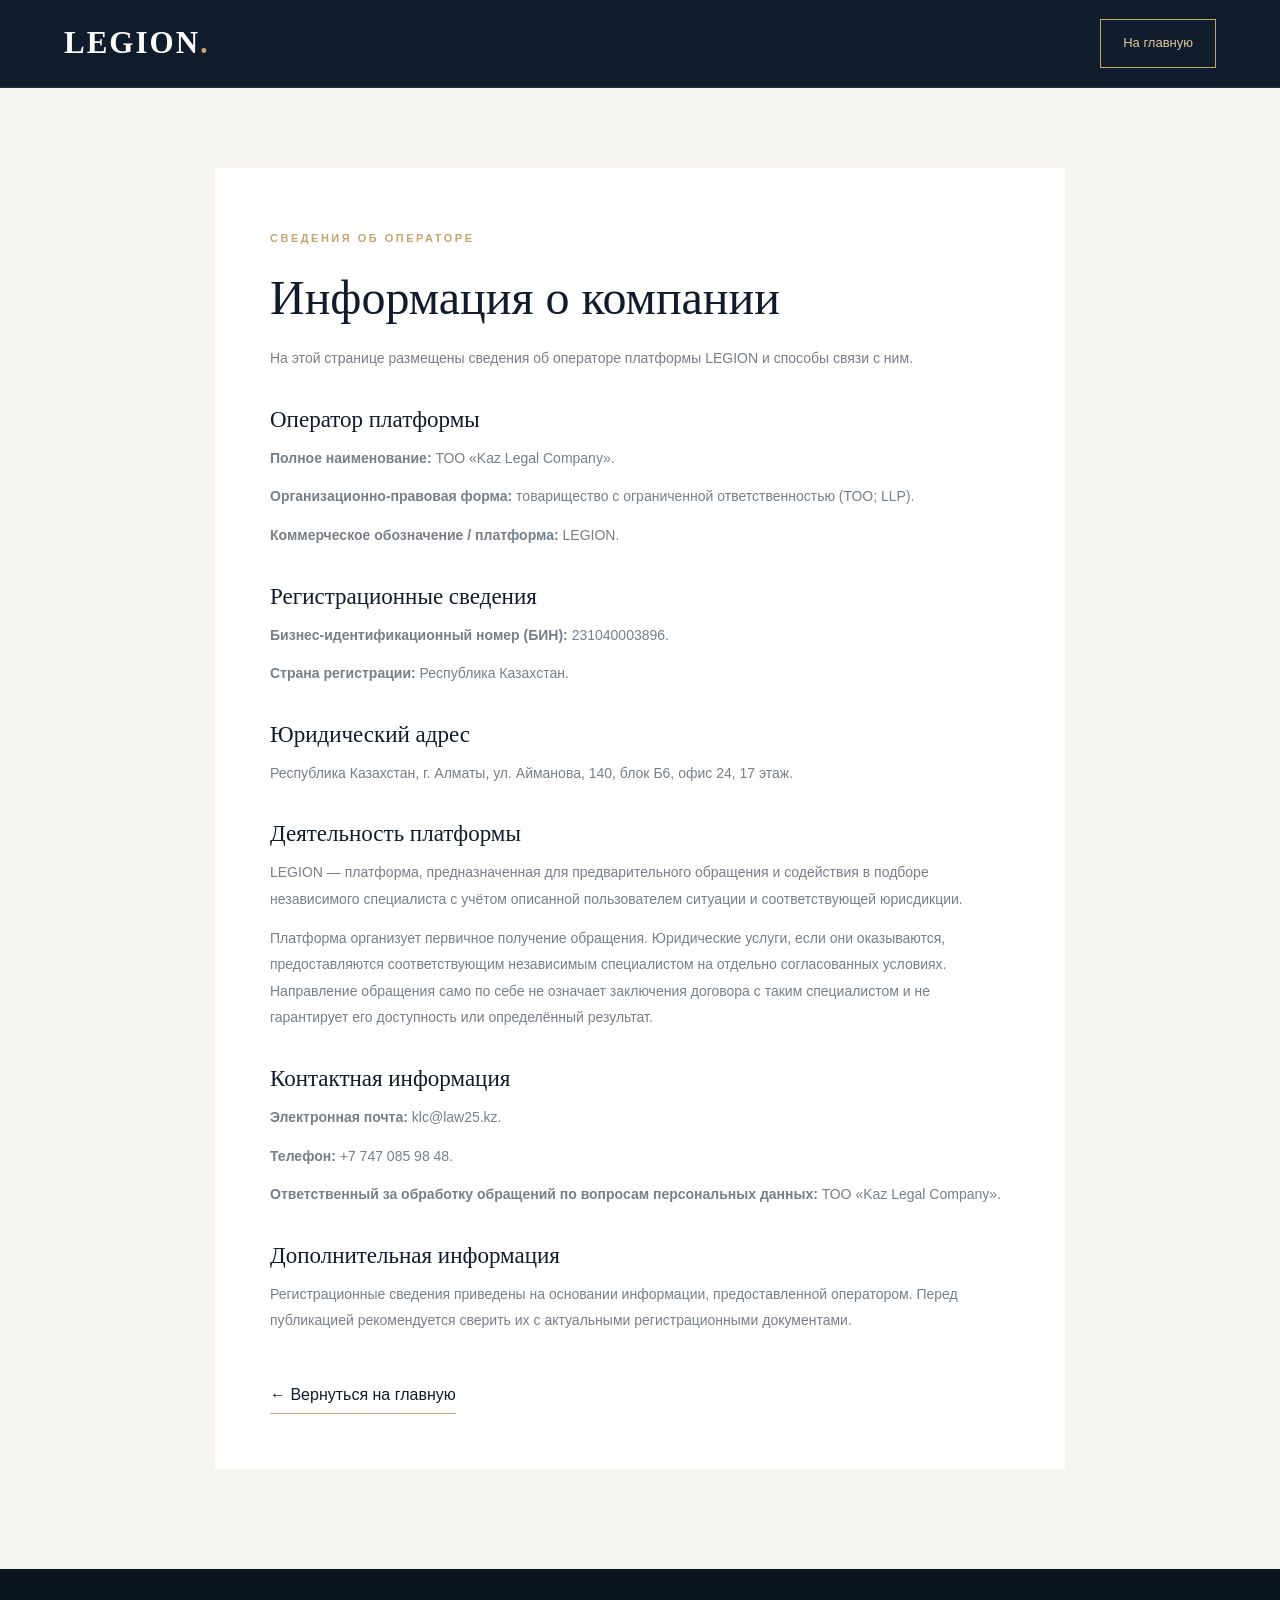
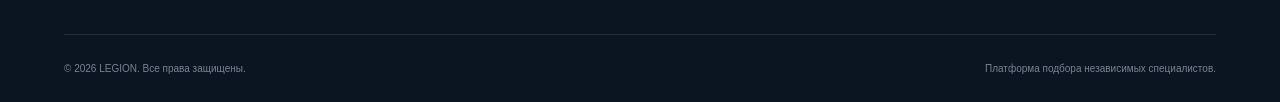
==== company.html @ fc85c65f "Add files via upload" ====
<!DOCTYPE html>
<html lang="ru">
<head>
    <meta charset="UTF-8">
    <meta name="viewport" content="width=device-width, initial-scale=1.0">
    <title>Информация о компании — LEGION</title>
    <meta name="description" content="Сведения об операторе платформы LEGION и контактная информация.">
    <link rel="stylesheet" href="css/style.css">
    <style>
        .legal-page { min-height: 70vh; padding: 80px 0 100px; background: var(--cream); }
        .legal-content { max-width: 850px; margin: 0 auto; padding: 55px; background: white; }
        .legal-content h1 { margin: 20px 0; color: var(--navy); font: 400 clamp(34px, 5vw, 48px) "Playfair Display", serif; }
        .legal-content h2 { margin: 35px 0 12px; color: var(--navy); font: 500 23px "Playfair Display", serif; }
        .legal-content p, .legal-content li { color: var(--muted); font-size: 14px; line-height: 1.9; margin-bottom: 12px; }
        .legal-back { display: inline-block; margin-top: 35px; color: var(--navy); border-bottom: 1px solid var(--gold); padding-bottom: 5px; }
        @media (max-width: 700px) { .legal-page { padding: 35px 0 60px; } .legal-content { padding: 28px 22px; } }
    </style>
</head>
<body>
<header class="header">
    <div class="container header-inner">
        <a href="index.html" class="logo">LEGION<span>.</span></a>
        <a href="index.html" class="header-button">На главную</a>
    </div>
</header>
<main class="legal-page">
    <div class="container">
        <article class="legal-content">
            <span class="section-label">СВЕДЕНИЯ ОБ ОПЕРАТОРЕ</span>
            <h1>Информация о компании</h1>
            <p>На этой странице размещены сведения об операторе платформы LEGION и способы связи с ним.</p>

            <h2>Оператор платформы</h2>
            <p><strong>Полное наименование:</strong> ТОО «Kaz Legal Company».</p>
            <p><strong>Организационно-правовая форма:</strong> товарищество с ограниченной ответственностью (ТОО; LLP).</p>
            <p><strong>Коммерческое обозначение / платформа:</strong> LEGION.</p>

            <h2>Регистрационные сведения</h2>
            <p><strong>Бизнес-идентификационный номер (БИН):</strong> 231040003896.</p>
            <p><strong>Страна регистрации:</strong> Республика Казахстан.</p>

            <h2>Юридический адрес</h2>
            <p>Республика Казахстан, г. Алматы, ул. Айманова, 140, блок Б6, офис 24, 17 этаж.</p>

            <h2>Деятельность платформы</h2>
            <p>LEGION — платформа, предназначенная для предварительного обращения и содействия в подборе независимого специалиста с учётом описанной пользователем ситуации и соответствующей юрисдикции.</p>
            <p>Платформа организует первичное получение обращения. Юридические услуги, если они оказываются, предоставляются соответствующим независимым специалистом на отдельно согласованных условиях. Направление обращения само по себе не означает заключения договора с таким специалистом и не гарантирует его доступность или определённый результат.</p>

            <h2>Контактная информация</h2>
            <p><strong>Электронная почта:</strong> <a href="mailto:klc@law25.kz">klc@law25.kz</a>.</p>
            <p><strong>Телефон:</strong> <a href="tel:+77470859848">+7 747 085 98 48</a>.</p>
            <p><strong>Ответственный за обработку обращений по вопросам персональных данных:</strong> ТОО «Kaz Legal Company».</p>

            <h2>Дополнительная информация</h2>
            <p>Регистрационные сведения приведены на основании информации, предоставленной оператором. Перед публикацией рекомендуется сверить их с актуальными регистрационными документами.</p>
            <a href="index.html" class="legal-back">← Вернуться на главную</a>
        </article>
    </div>
</main>
<footer class="footer">
    <div class="container">
        <div class="footer-bottom">
            <p>© 2026 LEGION. Все права защищены.</p>
            <p>Платформа подбора независимых специалистов.</p>
        </div>
    </div>
</footer>
</body>
</html>
---- css/style.css ----
/* =========================================
   LEGION — PREMIUM LEGAL PLATFORM
   ========================================= */

:root {
    --navy: #101b2b;
    --navy-light: #19283b;
    --gold: #c5a46d;
    --gold-light: #dfc79e;
    --white: #ffffff;
    --cream: #f7f5f0;
    --text: #242c36;
    --muted: #777f88;
    --border: #e8e5df;
}

* {
    margin: 0;
    padding: 0;
    box-sizing: border-box;
}

html {
    scroll-behavior: smooth;
    scroll-padding-top: 90px;
}

body {
    font-family: "DM Sans", sans-serif;
    color: var(--text);
    background: var(--white);
    line-height: 1.7;
}

a {
    color: inherit;
    text-decoration: none;
}

button,
input,
textarea,
select {
    font: inherit;
}

button,
a {
    -webkit-tap-highlight-color: transparent;
}

.container {
    width: min(1180px, 90%);
    margin: 0 auto;
}

.section {
    padding: 115px 0;
}

/* HEADER */

.header {
    height: 88px;
    background: var(--navy);
    color: var(--white);
    display: flex;
    align-items: center;
    position: sticky;
    top: 0;
    z-index: 1000;
    border-bottom: 1px solid rgba(255,255,255,0.08);
}

.header-inner {
    display: flex;
    align-items: center;
    justify-content: space-between;
}

.logo {
    font-family: "Playfair Display", serif;
    font-size: 31px;
    font-weight: 600;
    letter-spacing: 2px;
}

.logo span {
    color: var(--gold);
}

.navigation {
    display: flex;
    align-items: center;
    gap: 35px;
}

.navigation a {
    font-size: 13px;
    color: #d5d9df;
    transition: color 0.3s;
}

.navigation a:hover {
    color: var(--gold-light);
}

.header-button {
    padding: 12px 22px;
    border: 1px solid var(--gold);
    color: var(--gold-light);
    font-size: 13px;
    transition: 0.3s;
}

.header-button:hover {
    background: var(--gold);
    color: var(--navy);
}

.menu-toggle {
    display: none;
    background: none;
    border: none;
    color: white;
    font-size: 27px;
    cursor: pointer;
}

/* HERO */

.hero {
    min-height: 690px;
    display: flex;
    align-items: center;
    position: relative;
    overflow: hidden;
    color: var(--white);
    background:
        linear-gradient(90deg,
            rgba(10, 19, 31, 0.96) 0%,
            rgba(10, 19, 31, 0.82) 55%,
            rgba(10, 19, 31, 0.55) 100%),
        url("https://images.unsplash.com/photo-1497366754035-f200968a6e72?auto=format&fit=crop&w=2000&q=85")
        center/cover no-repeat;
}

.hero-content {
    position: relative;
    z-index: 2;
    padding-top: 50px;
    padding-bottom: 50px;
}

.eyebrow,
.section-label {
    color: var(--gold);
    font-size: 11px;
    font-weight: 600;
    letter-spacing: 2.5px;
}

.hero h1 {
    max-width: 850px;
    margin-top: 28px;
    font-family: "Playfair Display", serif;
    font-size: clamp(42px, 6vw, 76px);
    font-weight: 400;
    line-height: 1.13;
    letter-spacing: -1px;
}

.hero h1 span {
    color: var(--gold-light);
}

.hero-content > p {
    max-width: 550px;
    margin-top: 27px;
    color: #c3cbd4;
    font-size: 16px;
    line-height: 1.9;
}

.hero-actions {
    display: flex;
    flex-wrap: wrap;
    gap: 15px;
    margin-top: 38px;
}

.button {
    display: inline-flex;
    align-items: center;
    justify-content: center;
    padding: 15px 27px;
    border: 1px solid transparent;
    cursor: pointer;
    font-size: 13px;
    font-weight: 600;
    transition: all 0.3s;
}

.button-gold {
    background: var(--gold);
    color: var(--navy);
}

.button-gold:hover {
    background: var(--gold-light);
    transform: translateY(-2px);
}

.button-outline {
    color: white;
    border-color: rgba(255,255,255,0.4);
}

.button-outline:hover {
    border-color: var(--gold);
    color: var(--gold-light);
}

.hero-location {
    margin-top: 75px;
    font-size: 10px;
    letter-spacing: 2px;
    color: #aeb7c1;
}

.hero-location span {
    color: var(--gold);
    margin: 0 12px;
}

/* INTRO */

.intro {
    background: var(--cream);
}

.intro-grid {
    display: grid;
    grid-template-columns: 0.7fr 1.5fr;
    gap: 100px;
}

.intro-content h2,
.section-heading h2,
.advantages h2,
.contact-info h2 {
    font-family: "Playfair Display", serif;
    font-size: clamp(32px, 4vw, 48px);
    font-weight: 400;
    line-height: 1.25;
    color: var(--navy);
}

.intro-content > p {
    margin-top: 25px;
    color: var(--muted);
    font-size: 15px;
    line-height: 1.9;
}

.text-link {
    display: inline-block;
    margin-top: 30px;
    color: var(--navy);
    font-size: 13px;
    font-weight: 600;
    border-bottom: 1px solid var(--gold);
    padding-bottom: 5px;
}

/* SECTION HEADING */

.section-heading {
    max-width: 720px;
    margin-bottom: 55px;
}

.section-heading h2 {
    margin-top: 22px;
}

.section-heading > p {
    margin-top: 20px;
    color: var(--muted);
    font-size: 15px;
}

/* SERVICES */

.services {
    background: white;
}

.services-grid {
    display: grid;
    grid-template-columns: repeat(2, 1fr);
    gap: 20px;
}

.service-card {
    min-height: 260px;
    padding: 38px;
    border: 1px solid var(--border);
    position: relative;
    transition: all 0.35s;
    background: white;
}

.service-card:hover {
    transform: translateY(-5px);
    border-color: var(--gold);
    box-shadow: 0 15px 40px rgba(16,27,43,0.07);
}

.service-number {
    color: var(--gold);
    font-size: 12px;
    letter-spacing: 2px;
}

.service-card h3 {
    margin-top: 22px;
    font-family: "Playfair Display", serif;
    font-size: 25px;
    font-weight: 500;
    color: var(--navy);
}

.service-card p {
    margin-top: 13px;
    color: var(--muted);
    font-size: 13px;
    line-height: 1.8;
}

.service-card a {
    display: inline-block;
    margin-top: 20px;
    font-size: 12px;
    font-weight: 600;
    color: var(--navy);
}

/* PROCESS */

.process {
    background: var(--navy);
    color: white;
}

.process .section-heading h2 {
    color: white;
}

.process .section-heading > p {
    color: #aeb7c1;
}

.process-grid {
    display: grid;
    grid-template-columns: repeat(4, 1fr);
    gap: 30px;
}

.process-item {
    border-top: 1px solid rgba(197,164,109,0.5);
    padding-top: 25px;
}

.process-item > span {
    color: var(--gold);
    font-size: 13px;
    letter-spacing: 2px;
}

.process-item h3 {
    margin-top: 25px;
    font-family: "Playfair Display", serif;
    font-size: 22px;
    font-weight: 400;
}

.process-item p {
    margin-top: 15px;
    color: #aeb7c1;
    font-size: 13px;
    line-height: 1.8;
}

/* ADVANTAGES */

.advantages {
    background: var(--cream);
}

.advantages-grid {
    display: grid;
    grid-template-columns: 1fr 1fr;
    gap: 100px;
}

.advantages h2 {
    margin-top: 25px;
}

.advantages-content {
    display: flex;
    flex-direction: column;
    gap: 30px;
}

.advantage {
    padding-bottom: 25px;
    border-bottom: 1px solid var(--border);
}

.advantage h3 {
    font-family: "Playfair Display", serif;
    font-size: 22px;
    font-weight: 500;
    color: var(--navy);
}

.advantage p {
    margin-top: 10px;
    color: var(--muted);
    font-size: 14px;
}

/* CONTACT */

.contact {
    background: white;
}

.contact-grid {
    display: grid;
    grid-template-columns: 1fr 1fr;
    gap: 100px;
}

.contact-info h2 {
    margin-top: 25px;
}

.contact-info > p {
    margin-top: 25px;
    max-width: 450px;
    color: var(--muted);
    font-size: 14px;
}

.contact-note {
    margin-top: 35px;
    padding-left: 15px;
    border-left: 2px solid var(--gold);
    color: var(--muted);
    font-size: 12px;
}

.contact-form {
    display: flex;
    flex-direction: column;
}

.contact-form > label:not(.privacy-label) {
    margin-top: 17px;
    margin-bottom: 8px;
    font-size: 12px;
    font-weight: 600;
    color: var(--navy);
}

.contact-form input:not([type="checkbox"]),
.contact-form select,
.contact-form textarea {
    width: 100%;
    padding: 14px 15px;
    border: 1px solid var(--border);
    outline: none;
    background: var(--cream);
    color: var(--text);
    font-size: 13px;
    transition: border 0.3s;
}

.contact-form input:focus,
.contact-form select:focus,
.contact-form textarea:focus {
    border-color: var(--gold);
}

.contact-form textarea {
    resize: vertical;
}

.privacy-label {
    display: flex;
    align-items: flex-start;
    gap: 10px;
    margin-top: 22px;
    color: var(--muted);
    font-size: 11px;
    line-height: 1.6;
}

.privacy-label input {
    margin-top: 4px;
    accent-color: var(--gold);
}

.contact-form button {
    margin-top: 25px;
}

.form-message {
    margin-top: 15px;
    color: var(--navy);
    font-size: 13px;
}

/* FOOTER */

.footer {
    background: #0b1421;
    color: white;
    padding: 65px 0 25px;
}

.footer-top {
    display: flex;
    align-items: center;
    justify-content: space-between;
    gap: 30px;
    padding-bottom: 45px;
}

.footer-top > p {
    max-width: 280px;
    color: #9ba5b0;
    font-size: 12px;
}

.footer-nav {
    display: flex;
    flex-wrap: wrap;
    gap: 20px;
}

.footer-nav a {
    color: #b5bdc6;
    font-size: 11px;
    transition: color 0.3s;
}

.footer-nav a:hover {
    color: var(--gold);
}

.footer-bottom {
    padding-top: 25px;
    border-top: 1px solid rgba(255,255,255,0.1);
    display: flex;
    justify-content: space-between;
    gap: 25px;
}

.footer-bottom p {
    max-width: 500px;
    color: #788493;
    font-size: 10px;
}

/* ANIMATIONS */

@keyframes fadeUp {
    from {
        opacity: 0;
        transform: translateY(20px);
    }

    to {
        opacity: 1;
        transform: translateY(0);
    }
}

.hero-content {
    animation: fadeUp 1s ease both;
}

/* RESPONSIVE */

@media (max-width: 950px) {

    .navigation {
        gap: 15px;
    }

    .header-button {
        display: none;
    }

    .intro-grid,
    .advantages-grid,
    .contact-grid {
        gap: 50px;
    }

    .process-grid {
        grid-template-columns: repeat(2, 1fr);
        row-gap: 45px;
    }

    .footer-top {
        flex-wrap: wrap;
    }
}

@media (max-width: 700px) {

    .section {
        padding: 75px 0;
    }

    .header {
        height: 72px;
    }

    .logo {
        font-size: 26px;
    }

    .menu-toggle {
        display: block;
    }

    .navigation {
        display: none;
        position: absolute;
        top: 72px;
        left: 0;
        width: 100%;
        padding: 25px 5%;
        background: var(--navy);
        flex-direction: column;
        align-items: flex-start;
        gap: 20px;
        border-top: 1px solid rgba(255,255,255,0.1);
    }

    .navigation.active {
        display: flex;
    }

    .hero {
        min-height: 650px;
    }

    .hero h1 {
        font-size: 43px;
    }

    .hero-content > p {
        font-size: 14px;
    }

    .hero-location {
        margin-top: 50px;
        font-size: 9px;
    }

    .intro-grid,
    .advantages-grid,
    .contact-grid {
        grid-template-columns: 1fr;
        gap: 35px;
    }

    .services-grid {
        grid-template-columns: 1fr;
    }

    .service-card {
        min-height: auto;
        padding: 30px;
    }

    .process-grid {
        grid-template-columns: 1fr;
        gap: 35px;
    }

    .footer-top {
        flex-direction: column;
        align-items: flex-start;
    }

    .footer-nav {
        flex-direction: column;
        gap: 12px;
    }

    .footer-bottom {
        flex-direction: column;
    }

    .hero-actions {
        flex-direction: column;
        align-items: flex-start;
    }

    .hero-actions .button {
        width: 100%;
    }
}

/* REVIEWS */
.reviews {
    padding: 100px 0;
    background: #101a29;
}

.reviews .section-heading {
    text-align: center;
    margin-bottom: 55px;
}

.reviews .section-heading h2 {
    color: #f5f1e9;
    font-family: 'Playfair Display', serif;
    font-size: 42px;
    line-height: 1.2;
    margin: 20px 0;
}

.reviews .section-heading p {
    color: #aeb6c2;
    line-height: 1.7;
}

.reviews-grid {
    display: grid;
    grid-template-columns: repeat(2, 1fr);
    gap: 24px;
}

.review-card {
    padding: 32px;
    background: #172438;
    border: 1px solid rgba(201, 165, 103, 0.2);
    border-radius: 8px;
    transition: transform 0.3s ease,
                border-color 0.3s ease;
}

.review-card:hover {
    transform: translateY(-5px);
    border-color: #c9a567;
}

.review-text {
    color: #d4d9e0;
    font-size: 15px;
    line-height: 1.8;
    margin-bottom: 25px;
}

.review-author {
    color: #e1bd82;
    font-family: 'Playfair Display', serif;
    font-size: 19px;
}

@media (max-width: 768px) {
    .reviews-grid {
        grid-template-columns: 1fr;
    }

    .reviews .section-heading h2 {
        font-size: 32px;
    }

    .review-card {
        padding: 24px;
    }
}

/* CHARGEBACK SERVICE */
.chargeback {
    padding: 110px 0;
    background: #0c1522;
}

.chargeback-grid {
    display: grid;
    grid-template-columns: 0.9fr 1.1fr;
    gap: 75px;
    align-items: start;
}

.chargeback-info h2 {
    color: #f5f1e9;
    font-family: 'Playfair Display', serif;
    font-size: 46px;
    line-height: 1.2;
    margin: 25px 0;
}

.chargeback-description {
    color: #aeb6c2;
    font-size: 16px;
    line-height: 1.9;
    margin-bottom: 30px;
}

.chargeback-button {
    display: inline-flex;
    align-items: center;
    gap: 22px;
    padding: 16px 24px;
    background: #c9a567;
    color: #101a29;
    text-decoration: none;
    font-size: 14px;
    font-weight: 600;
    transition: background 0.3s ease;
}

.chargeback-button:hover {
    background: #e1bd82;
}

.chargeback-button span {
    font-size: 20px;
}

.chargeback-note {
    color: #7f8b9b;
    font-size: 12px;
    line-height: 1.7;
    margin-top: 25px;
}

.chargeback-content {
    display: grid;
    grid-template-columns: repeat(2, 1fr);
    gap: 18px;
}

.chargeback-card {
    padding: 28px;
    background: #142237;
    border: 1px solid rgba(201, 165, 103, 0.18);
    min-height: 205px;
    transition: border-color 0.3s ease,
                transform 0.3s ease;
}

.chargeback-card:hover {
    border-color: #c9a567;
    transform: translateY(-4px);
}

.chargeback-number {
    display: block;
    color: #c9a567;
    font-family: 'Playfair Display', serif;
    font-size: 24px;
    margin-bottom: 22px;
}

.chargeback-card h3 {
    color: #f5f1e9;
    font-family: 'Playfair Display', serif;
    font-size: 20px;
    margin-bottom: 12px;
}

.chargeback-card p {
    color: #aeb6c2;
    font-size: 13px;
    line-height: 1.8;
}

.chargeback-bottom {
    display: flex;
    align-items: center;
    gap: 30px;
    border-top: 1px solid rgba(201, 165, 103, 0.2);
    margin-top: 65px;
    padding-top: 28px;
}

.chargeback-bottom span {
    color: #e1bd82;
    font-size: 17px;
    font-weight: 700;
    letter-spacing: 2px;
}

.chargeback-bottom p {
    color: #7f8b9b;
    font-size: 12px;
    line-height: 1.7;
    max-width: 430px;
    margin-left: auto;
}

@media (max-width: 900px) {
    .chargeback-grid {
        grid-template-columns: 1fr;
        gap: 45px;
    }
}

@media (max-width: 600px) {
    .chargeback {
        padding: 75px 0;
    }

    .chargeback-info h2 {
        font-size: 34px;
    }

    .chargeback-content {
        grid-template-columns: 1fr;
    }

    .chargeback-card {
        min-height: auto;
    }

    .chargeback-bottom {
        flex-wrap: wrap;
        gap: 18px;
    }

    .chargeback-bottom p {
        flex-basis: 100%;
        margin-left: 0;
    }
}/* FOOTER LEGAL */
.footer-legal {
  margin-top: 24px;
  padding-top: 18px;
  border-top: 1px solid rgba(255, 255, 255, 0.1);
}

.footer-legal a {
  color: rgba(255, 255, 255, 0.55);
  font-size: 12px;
  text-decoration: none;
  transition: color 0.3s ease;
}

.footer-legal a:hover {
  color: #c5a46d;
}
/* Anti-spam honeypot */
.form-trap {
    position: absolute;
    left: -10000px;
    top: auto;
    width: 1px;
    height: 1px;
    overflow: hidden;
}


/* Compact decorative artwork in the About section */
.intro-grid {
    display: grid;
    grid-template-columns: minmax(0, 0.82fr) minmax(0, 1.18fr);
    align-items: center;
    gap: clamp(28px, 4vw, 64px);
}

.intro-visual {
    width: 100%;
    max-width: 470px;
    justify-self: center;
    overflow: hidden;
}

.intro-document {
    display: block;
    width: 100%;
    height: auto;
    max-height: 510px;
    object-fit: contain;
    object-position: center;
    border-radius: 2px;
    box-shadow: 0 16px 38px rgba(16, 27, 43, 0.13);
}

.intro-content .section-label {
    margin-bottom: 18px;
}

@media (max-width: 800px) {
    .intro-grid {
        grid-template-columns: minmax(0, 0.78fr) minmax(0, 1.22fr);
        gap: 24px;
    }
    .intro-visual {
        max-width: 360px;
    }
    .intro-document {
        max-height: 420px;
    }
}

@media (max-width: 620px) {
    .intro-grid {
        grid-template-columns: 1fr;
        gap: 26px;
    }
    .intro-visual {
        max-width: 340px;
    }
    .intro-document {
        max-height: none;
    }
}
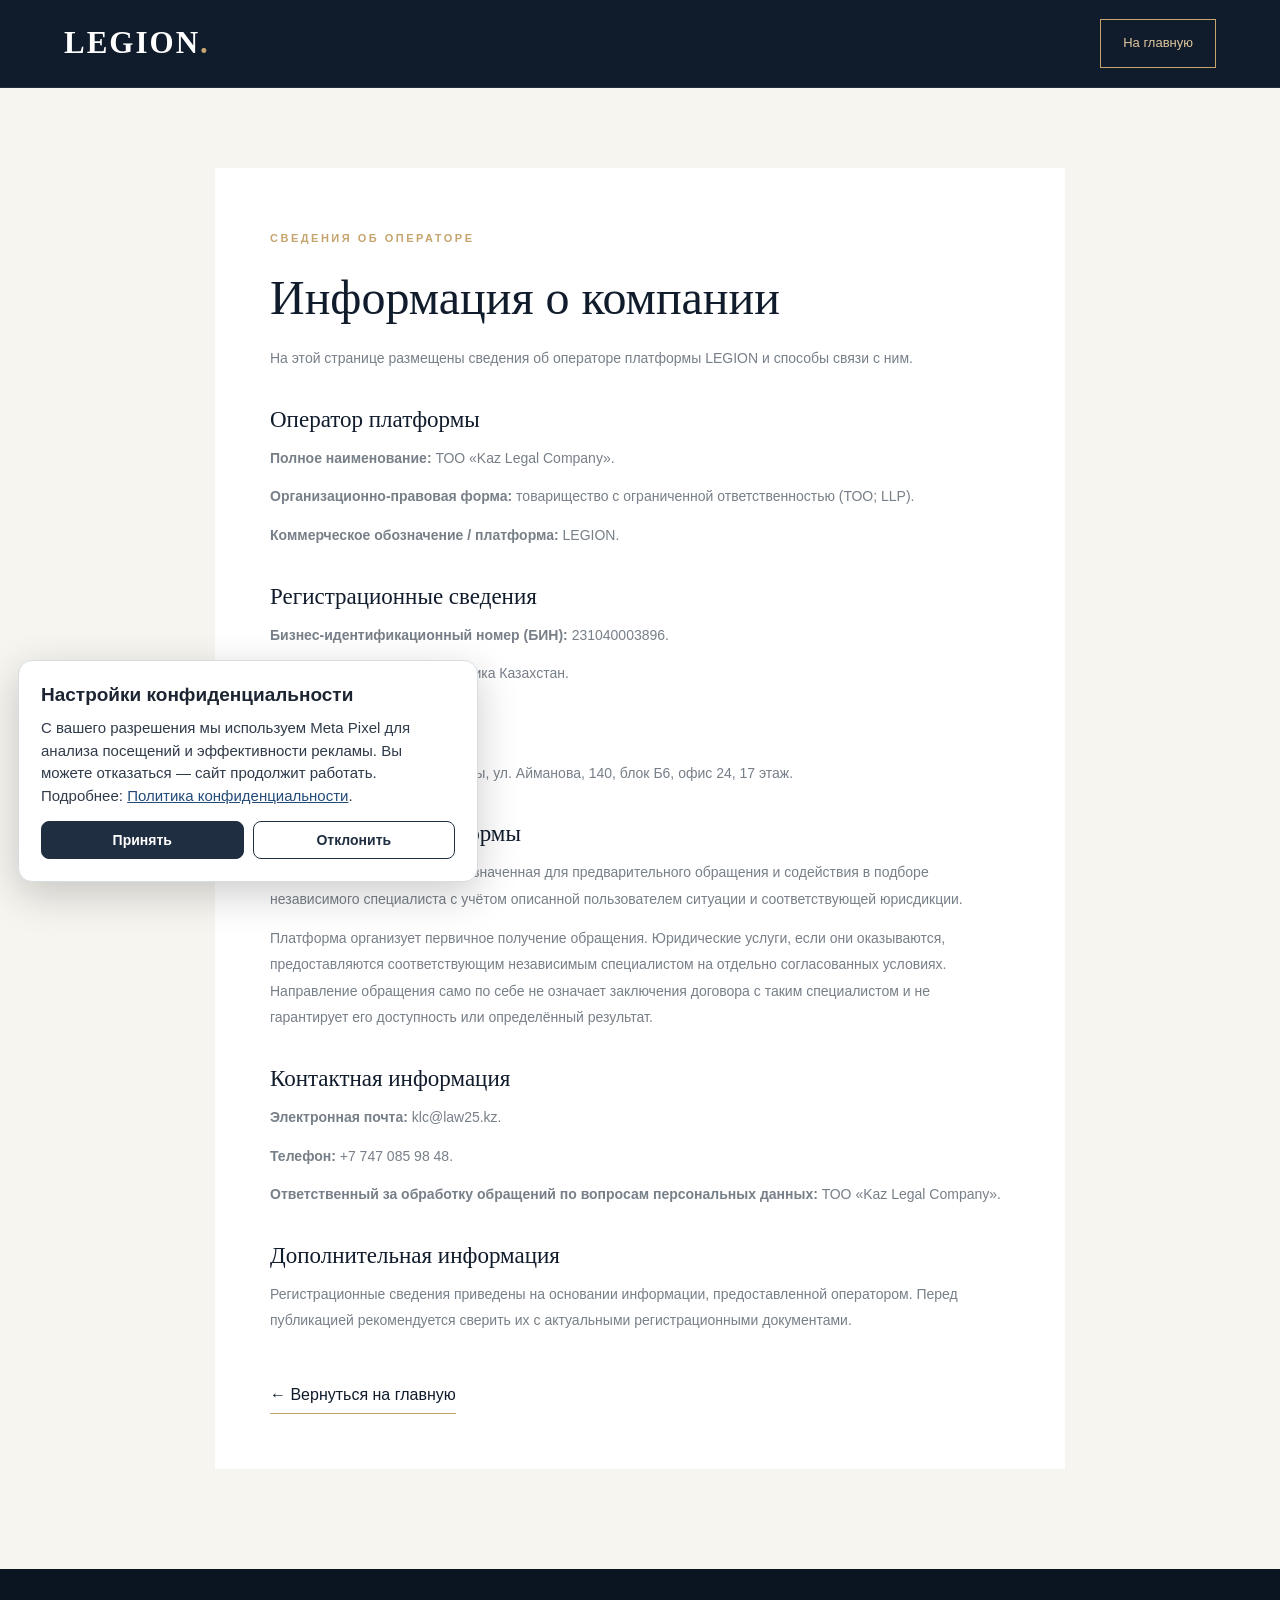
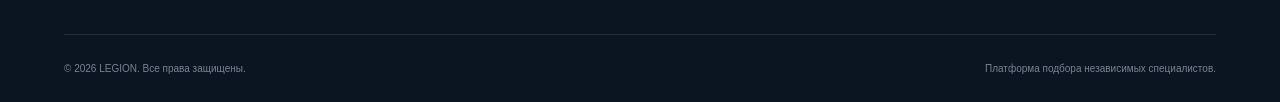
==== commit e9d3b026: "Add files via upload" ====
--- a/company.html
+++ b/company.html
@@ -65,5 +65,14 @@
         </div>
     </div>
 </footer>
+
+<div id="cookieBanner" class="cookie-banner" role="dialog" aria-label="Настройки конфиденциальности" hidden>
+  <h2>Настройки конфиденциальности</h2>
+  <p>С вашего разрешения мы используем Meta Pixel для анализа посещений и эффективности рекламы. Вы можете отказаться — сайт продолжит работать. Подробнее: <a href="privacy.html">Политика конфиденциальности</a>.</p>
+  <div class="cookie-actions"><button type="button" id="cookieAccept">Принять</button><button type="button" class="cookie-decline" id="cookieDecline">Отклонить</button></div>
+</div>
+<button type="button" id="cookieSettings" class="cookie-settings" hidden>Настройки cookies</button>
+<script src="js/cookie-consent.js" defer></script>
+
 </body>
 </html>
--- a/css/style.css
+++ b/css/style.css
@@ -1,976 +1,976 @@
-
-/* =========================================
-   LEGION — PREMIUM LEGAL PLATFORM
-   ========================================= */
-
-:root {
-    --navy: #101b2b;
-    --navy-light: #19283b;
-    --gold: #c5a46d;
-    --gold-light: #dfc79e;
-    --white: #ffffff;
-    --cream: #f7f5f0;
-    --text: #242c36;
-    --muted: #777f88;
-    --border: #e8e5df;
-}
-
-* {
-    margin: 0;
-    padding: 0;
-    box-sizing: border-box;
-}
-
-html {
-    scroll-behavior: smooth;
-    scroll-padding-top: 90px;
-}
-
-body {
-    font-family: "DM Sans", sans-serif;
-    color: var(--text);
-    background: var(--white);
-    line-height: 1.7;
-}
-
-a {
-    color: inherit;
-    text-decoration: none;
-}
-
-button,
-input,
-textarea,
-select {
-    font: inherit;
-}
-
-button,
-a {
-    -webkit-tap-highlight-color: transparent;
-}
-
-.container {
-    width: min(1180px, 90%);
-    margin: 0 auto;
-}
-
-.section {
-    padding: 115px 0;
-}
-
-/* HEADER */
-
-.header {
-    height: 88px;
-    background: var(--navy);
-    color: var(--white);
-    display: flex;
-    align-items: center;
-    position: sticky;
-    top: 0;
-    z-index: 1000;
-    border-bottom: 1px solid rgba(255,255,255,0.08);
-}
-
-.header-inner {
-    display: flex;
-    align-items: center;
-    justify-content: space-between;
-}
-
-.logo {
-    font-family: "Playfair Display", serif;
-    font-size: 31px;
-    font-weight: 600;
-    letter-spacing: 2px;
-}
-
-.logo span {
-    color: var(--gold);
-}
-
-.navigation {
-    display: flex;
-    align-items: center;
-    gap: 35px;
-}
-
-.navigation a {
-    font-size: 13px;
-    color: #d5d9df;
-    transition: color 0.3s;
-}
-
-.navigation a:hover {
-    color: var(--gold-light);
-}
-
-.header-button {
-    padding: 12px 22px;
-    border: 1px solid var(--gold);
-    color: var(--gold-light);
-    font-size: 13px;
-    transition: 0.3s;
-}
-
-.header-button:hover {
-    background: var(--gold);
-    color: var(--navy);
-}
-
-.menu-toggle {
-    display: none;
-    background: none;
-    border: none;
-    color: white;
-    font-size: 27px;
-    cursor: pointer;
-}
-
-/* HERO */
-
-.hero {
-    min-height: 690px;
-    display: flex;
-    align-items: center;
-    position: relative;
-    overflow: hidden;
-    color: var(--white);
-    background:
-        linear-gradient(90deg,
-            rgba(10, 19, 31, 0.96) 0%,
-            rgba(10, 19, 31, 0.82) 55%,
-            rgba(10, 19, 31, 0.55) 100%),
-        url("https://images.unsplash.com/photo-1497366754035-f200968a6e72?auto=format&fit=crop&w=2000&q=85")
-        center/cover no-repeat;
-}
-
-.hero-content {
-    position: relative;
-    z-index: 2;
-    padding-top: 50px;
-    padding-bottom: 50px;
-}
-
-.eyebrow,
-.section-label {
-    color: var(--gold);
-    font-size: 11px;
-    font-weight: 600;
-    letter-spacing: 2.5px;
-}
-
-.hero h1 {
-    max-width: 850px;
-    margin-top: 28px;
-    font-family: "Playfair Display", serif;
-    font-size: clamp(42px, 6vw, 76px);
-    font-weight: 400;
-    line-height: 1.13;
-    letter-spacing: -1px;
-}
-
-.hero h1 span {
-    color: var(--gold-light);
-}
-
-.hero-content > p {
-    max-width: 550px;
-    margin-top: 27px;
-    color: #c3cbd4;
-    font-size: 16px;
-    line-height: 1.9;
-}
-
-.hero-actions {
-    display: flex;
-    flex-wrap: wrap;
-    gap: 15px;
-    margin-top: 38px;
-}
-
-.button {
-    display: inline-flex;
-    align-items: center;
-    justify-content: center;
-    padding: 15px 27px;
-    border: 1px solid transparent;
-    cursor: pointer;
-    font-size: 13px;
-    font-weight: 600;
-    transition: all 0.3s;
-}
-
-.button-gold {
-    background: var(--gold);
-    color: var(--navy);
-}
-
-.button-gold:hover {
-    background: var(--gold-light);
-    transform: translateY(-2px);
-}
-
-.button-outline {
-    color: white;
-    border-color: rgba(255,255,255,0.4);
-}
-
-.button-outline:hover {
-    border-color: var(--gold);
-    color: var(--gold-light);
-}
-
-.hero-location {
-    margin-top: 75px;
-    font-size: 10px;
-    letter-spacing: 2px;
-    color: #aeb7c1;
-}
-
-.hero-location span {
-    color: var(--gold);
-    margin: 0 12px;
-}
-
-/* INTRO */
-
-.intro {
-    background: var(--cream);
-}
-
-.intro-grid {
-    display: grid;
-    grid-template-columns: 0.7fr 1.5fr;
-    gap: 100px;
-}
-
-.intro-content h2,
-.section-heading h2,
-.advantages h2,
-.contact-info h2 {
-    font-family: "Playfair Display", serif;
-    font-size: clamp(32px, 4vw, 48px);
-    font-weight: 400;
-    line-height: 1.25;
-    color: var(--navy);
-}
-
-.intro-content > p {
-    margin-top: 25px;
-    color: var(--muted);
-    font-size: 15px;
-    line-height: 1.9;
-}
-
-.text-link {
-    display: inline-block;
-    margin-top: 30px;
-    color: var(--navy);
-    font-size: 13px;
-    font-weight: 600;
-    border-bottom: 1px solid var(--gold);
-    padding-bottom: 5px;
-}
-
-/* SECTION HEADING */
-
-.section-heading {
-    max-width: 720px;
-    margin-bottom: 55px;
-}
-
-.section-heading h2 {
-    margin-top: 22px;
-}
-
-.section-heading > p {
-    margin-top: 20px;
-    color: var(--muted);
-    font-size: 15px;
-}
-
-/* SERVICES */
-
-.services {
-    background: white;
-}
-
-.services-grid {
-    display: grid;
-    grid-template-columns: repeat(2, 1fr);
-    gap: 20px;
-}
-
-.service-card {
-    min-height: 260px;
-    padding: 38px;
-    border: 1px solid var(--border);
-    position: relative;
-    transition: all 0.35s;
-    background: white;
-}
-
-.service-card:hover {
-    transform: translateY(-5px);
-    border-color: var(--gold);
-    box-shadow: 0 15px 40px rgba(16,27,43,0.07);
-}
-
-.service-number {
-    color: var(--gold);
-    font-size: 12px;
-    letter-spacing: 2px;
-}
-
-.service-card h3 {
-    margin-top: 22px;
-    font-family: "Playfair Display", serif;
-    font-size: 25px;
-    font-weight: 500;
-    color: var(--navy);
-}
-
-.service-card p {
-    margin-top: 13px;
-    color: var(--muted);
-    font-size: 13px;
-    line-height: 1.8;
-}
-
-.service-card a {
-    display: inline-block;
-    margin-top: 20px;
-    font-size: 12px;
-    font-weight: 600;
-    color: var(--navy);
-}
-
-/* PROCESS */
-
-.process {
-    background: var(--navy);
-    color: white;
-}
-
-.process .section-heading h2 {
-    color: white;
-}
-
-.process .section-heading > p {
-    color: #aeb7c1;
-}
-
-.process-grid {
-    display: grid;
-    grid-template-columns: repeat(4, 1fr);
-    gap: 30px;
-}
-
-.process-item {
-    border-top: 1px solid rgba(197,164,109,0.5);
-    padding-top: 25px;
-}
-
-.process-item > span {
-    color: var(--gold);
-    font-size: 13px;
-    letter-spacing: 2px;
-}
-
-.process-item h3 {
-    margin-top: 25px;
-    font-family: "Playfair Display", serif;
-    font-size: 22px;
-    font-weight: 400;
-}
-
-.process-item p {
-    margin-top: 15px;
-    color: #aeb7c1;
-    font-size: 13px;
-    line-height: 1.8;
-}
-
-/* ADVANTAGES */
-
-.advantages {
-    background: var(--cream);
-}
-
-.advantages-grid {
-    display: grid;
-    grid-template-columns: 1fr 1fr;
-    gap: 100px;
-}
-
-.advantages h2 {
-    margin-top: 25px;
-}
-
-.advantages-content {
-    display: flex;
-    flex-direction: column;
-    gap: 30px;
-}
-
-.advantage {
-    padding-bottom: 25px;
-    border-bottom: 1px solid var(--border);
-}
-
-.advantage h3 {
-    font-family: "Playfair Display", serif;
-    font-size: 22px;
-    font-weight: 500;
-    color: var(--navy);
-}
-
-.advantage p {
-    margin-top: 10px;
-    color: var(--muted);
-    font-size: 14px;
-}
-
-/* CONTACT */
-
-.contact {
-    background: white;
-}
-
-.contact-grid {
-    display: grid;
-    grid-template-columns: 1fr 1fr;
-    gap: 100px;
-}
-
-.contact-info h2 {
-    margin-top: 25px;
-}
-
-.contact-info > p {
-    margin-top: 25px;
-    max-width: 450px;
-    color: var(--muted);
-    font-size: 14px;
-}
-
-.contact-note {
-    margin-top: 35px;
-    padding-left: 15px;
-    border-left: 2px solid var(--gold);
-    color: var(--muted);
-    font-size: 12px;
-}
-
-.contact-form {
-    display: flex;
-    flex-direction: column;
-}
-
-.contact-form > label:not(.privacy-label) {
-    margin-top: 17px;
-    margin-bottom: 8px;
-    font-size: 12px;
-    font-weight: 600;
-    color: var(--navy);
-}
-
-.contact-form input:not([type="checkbox"]),
-.contact-form select,
-.contact-form textarea {
-    width: 100%;
-    padding: 14px 15px;
-    border: 1px solid var(--border);
-    outline: none;
-    background: var(--cream);
-    color: var(--text);
-    font-size: 13px;
-    transition: border 0.3s;
-}
-
-.contact-form input:focus,
-.contact-form select:focus,
-.contact-form textarea:focus {
-    border-color: var(--gold);
-}
-
-.contact-form textarea {
-    resize: vertical;
-}
-
-.privacy-label {
-    display: flex;
-    align-items: flex-start;
-    gap: 10px;
-    margin-top: 22px;
-    color: var(--muted);
-    font-size: 11px;
-    line-height: 1.6;
-}
-
-.privacy-label input {
-    margin-top: 4px;
-    accent-color: var(--gold);
-}
-
-.contact-form button {
-    margin-top: 25px;
-}
-
-.form-message {
-    margin-top: 15px;
-    color: var(--navy);
-    font-size: 13px;
-}
-
-/* FOOTER */
-
-.footer {
-    background: #0b1421;
-    color: white;
-    padding: 65px 0 25px;
-}
-
-.footer-top {
-    display: flex;
-    align-items: center;
-    justify-content: space-between;
-    gap: 30px;
-    padding-bottom: 45px;
-}
-
-.footer-top > p {
-    max-width: 280px;
-    color: #9ba5b0;
-    font-size: 12px;
-}
-
-.footer-nav {
-    display: flex;
-    flex-wrap: wrap;
-    gap: 20px;
-}
-
-.footer-nav a {
-    color: #b5bdc6;
-    font-size: 11px;
-    transition: color 0.3s;
-}
-
-.footer-nav a:hover {
-    color: var(--gold);
-}
-
-.footer-bottom {
-    padding-top: 25px;
-    border-top: 1px solid rgba(255,255,255,0.1);
-    display: flex;
-    justify-content: space-between;
-    gap: 25px;
-}
-
-.footer-bottom p {
-    max-width: 500px;
-    color: #788493;
-    font-size: 10px;
-}
-
-/* ANIMATIONS */
-
-@keyframes fadeUp {
-    from {
-        opacity: 0;
-        transform: translateY(20px);
-    }
-
-    to {
-        opacity: 1;
-        transform: translateY(0);
-    }
-}
-
-.hero-content {
-    animation: fadeUp 1s ease both;
-}
-
-/* RESPONSIVE */
-
-@media (max-width: 950px) {
-
-    .navigation {
-        gap: 15px;
-    }
-
-    .header-button {
-        display: none;
-    }
-
-    .intro-grid,
-    .advantages-grid,
-    .contact-grid {
-        gap: 50px;
-    }
-
-    .process-grid {
-        grid-template-columns: repeat(2, 1fr);
-        row-gap: 45px;
-    }
-
-    .footer-top {
-        flex-wrap: wrap;
-    }
-}
-
-@media (max-width: 700px) {
-
-    .section {
-        padding: 75px 0;
-    }
-
-    .header {
-        height: 72px;
-    }
-
-    .logo {
-        font-size: 26px;
-    }
-
-    .menu-toggle {
-        display: block;
-    }
-
-    .navigation {
-        display: none;
-        position: absolute;
-        top: 72px;
-        left: 0;
-        width: 100%;
-        padding: 25px 5%;
-        background: var(--navy);
-        flex-direction: column;
-        align-items: flex-start;
-        gap: 20px;
-        border-top: 1px solid rgba(255,255,255,0.1);
-    }
-
-    .navigation.active {
-        display: flex;
-    }
-
-    .hero {
-        min-height: 650px;
-    }
-
-    .hero h1 {
-        font-size: 43px;
-    }
-
-    .hero-content > p {
-        font-size: 14px;
-    }
-
-    .hero-location {
-        margin-top: 50px;
-        font-size: 9px;
-    }
-
-    .intro-grid,
-    .advantages-grid,
-    .contact-grid {
-        grid-template-columns: 1fr;
-        gap: 35px;
-    }
-
-    .services-grid {
-        grid-template-columns: 1fr;
-    }
-
-    .service-card {
-        min-height: auto;
-        padding: 30px;
-    }
-
-    .process-grid {
-        grid-template-columns: 1fr;
-        gap: 35px;
-    }
-
-    .footer-top {
-        flex-direction: column;
-        align-items: flex-start;
-    }
-
-    .footer-nav {
-        flex-direction: column;
-        gap: 12px;
-    }
-
-    .footer-bottom {
-        flex-direction: column;
-    }
-
-    .hero-actions {
-        flex-direction: column;
-        align-items: flex-start;
-    }
-
-    .hero-actions .button {
-        width: 100%;
-    }
-}
-
-/* REVIEWS */
-.reviews {
-    padding: 100px 0;
-    background: #101a29;
-}
-
-.reviews .section-heading {
-    text-align: center;
-    margin-bottom: 55px;
-}
-
-.reviews .section-heading h2 {
-    color: #f5f1e9;
-    font-family: 'Playfair Display', serif;
-    font-size: 42px;
-    line-height: 1.2;
-    margin: 20px 0;
-}
-
-.reviews .section-heading p {
-    color: #aeb6c2;
-    line-height: 1.7;
-}
-
-.reviews-grid {
-    display: grid;
-    grid-template-columns: repeat(2, 1fr);
-    gap: 24px;
-}
-
-.review-card {
-    padding: 32px;
-    background: #172438;
-    border: 1px solid rgba(201, 165, 103, 0.2);
-    border-radius: 8px;
-    transition: transform 0.3s ease,
-                border-color 0.3s ease;
-}
-
-.review-card:hover {
-    transform: translateY(-5px);
-    border-color: #c9a567;
-}
-
-.review-text {
-    color: #d4d9e0;
-    font-size: 15px;
-    line-height: 1.8;
-    margin-bottom: 25px;
-}
-
-.review-author {
-    color: #e1bd82;
-    font-family: 'Playfair Display', serif;
-    font-size: 19px;
-}
-
-@media (max-width: 768px) {
-    .reviews-grid {
-        grid-template-columns: 1fr;
-    }
-
-    .reviews .section-heading h2 {
-        font-size: 32px;
-    }
-
-    .review-card {
-        padding: 24px;
-    }
-}
-
-/* CHARGEBACK SERVICE */
-.chargeback {
-    padding: 110px 0;
-    background: #0c1522;
-}
-
-.chargeback-grid {
-    display: grid;
-    grid-template-columns: 0.9fr 1.1fr;
-    gap: 75px;
-    align-items: start;
-}
-
-.chargeback-info h2 {
-    color: #f5f1e9;
-    font-family: 'Playfair Display', serif;
-    font-size: 46px;
-    line-height: 1.2;
-    margin: 25px 0;
-}
-
-.chargeback-description {
-    color: #aeb6c2;
-    font-size: 16px;
-    line-height: 1.9;
-    margin-bottom: 30px;
-}
-
-.chargeback-button {
-    display: inline-flex;
-    align-items: center;
-    gap: 22px;
-    padding: 16px 24px;
-    background: #c9a567;
-    color: #101a29;
-    text-decoration: none;
-    font-size: 14px;
-    font-weight: 600;
-    transition: background 0.3s ease;
-}
-
-.chargeback-button:hover {
-    background: #e1bd82;
-}
-
-.chargeback-button span {
-    font-size: 20px;
-}
-
-.chargeback-note {
-    color: #7f8b9b;
-    font-size: 12px;
-    line-height: 1.7;
-    margin-top: 25px;
-}
-
-.chargeback-content {
-    display: grid;
-    grid-template-columns: repeat(2, 1fr);
-    gap: 18px;
-}
-
-.chargeback-card {
-    padding: 28px;
-    background: #142237;
-    border: 1px solid rgba(201, 165, 103, 0.18);
-    min-height: 205px;
-    transition: border-color 0.3s ease,
-                transform 0.3s ease;
-}
-
-.chargeback-card:hover {
-    border-color: #c9a567;
-    transform: translateY(-4px);
-}
-
-.chargeback-number {
-    display: block;
-    color: #c9a567;
-    font-family: 'Playfair Display', serif;
-    font-size: 24px;
-    margin-bottom: 22px;
-}
-
-.chargeback-card h3 {
-    color: #f5f1e9;
-    font-family: 'Playfair Display', serif;
-    font-size: 20px;
-    margin-bottom: 12px;
-}
-
-.chargeback-card p {
-    color: #aeb6c2;
-    font-size: 13px;
-    line-height: 1.8;
-}
-
-.chargeback-bottom {
-    display: flex;
-    align-items: center;
-    gap: 30px;
-    border-top: 1px solid rgba(201, 165, 103, 0.2);
-    margin-top: 65px;
-    padding-top: 28px;
-}
-
-.chargeback-bottom span {
-    color: #e1bd82;
-    font-size: 17px;
-    font-weight: 700;
-    letter-spacing: 2px;
-}
-
-.chargeback-bottom p {
-    color: #7f8b9b;
-    font-size: 12px;
-    line-height: 1.7;
-    max-width: 430px;
-    margin-left: auto;
-}
-
-@media (max-width: 900px) {
-    .chargeback-grid {
-        grid-template-columns: 1fr;
-        gap: 45px;
-    }
-}
-
-@media (max-width: 600px) {
-    .chargeback {
-        padding: 75px 0;
-    }
-
-    .chargeback-info h2 {
-        font-size: 34px;
-    }
-
-    .chargeback-content {
-        grid-template-columns: 1fr;
-    }
-
-    .chargeback-card {
-        min-height: auto;
-    }
-
-    .chargeback-bottom {
-        flex-wrap: wrap;
-        gap: 18px;
-    }
-
-    .chargeback-bottom p {
-        flex-basis: 100%;
-        margin-left: 0;
-    }
-}/* FOOTER LEGAL */
-.footer-legal {
-  margin-top: 24px;
-  padding-top: 18px;
-  border-top: 1px solid rgba(255, 255, 255, 0.1);
-}
-
-.footer-legal a {
-  color: rgba(255, 255, 255, 0.55);
-  font-size: 12px;
-  text-decoration: none;
-  transition: color 0.3s ease;
-}
-
-.footer-legal a:hover {
-  color: #c5a46d;
-}
-/* Anti-spam honeypot */
-.form-trap {
-    position: absolute;
-    left: -10000px;
-    top: auto;
-    width: 1px;
-    height: 1px;
-    overflow: hidden;
+
+/* =========================================
+   LEGION — PREMIUM LEGAL PLATFORM
+   ========================================= */
+
+:root {
+    --navy: #101b2b;
+    --navy-light: #19283b;
+    --gold: #c5a46d;
+    --gold-light: #dfc79e;
+    --white: #ffffff;
+    --cream: #f7f5f0;
+    --text: #242c36;
+    --muted: #777f88;
+    --border: #e8e5df;
+}
+
+* {
+    margin: 0;
+    padding: 0;
+    box-sizing: border-box;
+}
+
+html {
+    scroll-behavior: smooth;
+    scroll-padding-top: 90px;
+}
+
+body {
+    font-family: "DM Sans", sans-serif;
+    color: var(--text);
+    background: var(--white);
+    line-height: 1.7;
+}
+
+a {
+    color: inherit;
+    text-decoration: none;
+}
+
+button,
+input,
+textarea,
+select {
+    font: inherit;
+}
+
+button,
+a {
+    -webkit-tap-highlight-color: transparent;
+}
+
+.container {
+    width: min(1180px, 90%);
+    margin: 0 auto;
+}
+
+.section {
+    padding: 115px 0;
+}
+
+/* HEADER */
+
+.header {
+    height: 88px;
+    background: var(--navy);
+    color: var(--white);
+    display: flex;
+    align-items: center;
+    position: sticky;
+    top: 0;
+    z-index: 1000;
+    border-bottom: 1px solid rgba(255,255,255,0.08);
+}
+
+.header-inner {
+    display: flex;
+    align-items: center;
+    justify-content: space-between;
+}
+
+.logo {
+    font-family: "Playfair Display", serif;
+    font-size: 31px;
+    font-weight: 600;
+    letter-spacing: 2px;
+}
+
+.logo span {
+    color: var(--gold);
+}
+
+.navigation {
+    display: flex;
+    align-items: center;
+    gap: 35px;
+}
+
+.navigation a {
+    font-size: 13px;
+    color: #d5d9df;
+    transition: color 0.3s;
+}
+
+.navigation a:hover {
+    color: var(--gold-light);
+}
+
+.header-button {
+    padding: 12px 22px;
+    border: 1px solid var(--gold);
+    color: var(--gold-light);
+    font-size: 13px;
+    transition: 0.3s;
+}
+
+.header-button:hover {
+    background: var(--gold);
+    color: var(--navy);
+}
+
+.menu-toggle {
+    display: none;
+    background: none;
+    border: none;
+    color: white;
+    font-size: 27px;
+    cursor: pointer;
+}
+
+/* HERO */
+
+.hero {
+    min-height: 690px;
+    display: flex;
+    align-items: center;
+    position: relative;
+    overflow: hidden;
+    color: var(--white);
+    background:
+        linear-gradient(90deg,
+            rgba(10, 19, 31, 0.96) 0%,
+            rgba(10, 19, 31, 0.82) 55%,
+            rgba(10, 19, 31, 0.55) 100%),
+        url("https://images.unsplash.com/photo-1497366754035-f200968a6e72?auto=format&fit=crop&w=2000&q=85")
+        center/cover no-repeat;
+}
+
+.hero-content {
+    position: relative;
+    z-index: 2;
+    padding-top: 50px;
+    padding-bottom: 50px;
+}
+
+.eyebrow,
+.section-label {
+    color: var(--gold);
+    font-size: 11px;
+    font-weight: 600;
+    letter-spacing: 2.5px;
+}
+
+.hero h1 {
+    max-width: 850px;
+    margin-top: 28px;
+    font-family: "Playfair Display", serif;
+    font-size: clamp(42px, 6vw, 76px);
+    font-weight: 400;
+    line-height: 1.13;
+    letter-spacing: -1px;
+}
+
+.hero h1 span {
+    color: var(--gold-light);
+}
+
+.hero-content > p {
+    max-width: 550px;
+    margin-top: 27px;
+    color: #c3cbd4;
+    font-size: 16px;
+    line-height: 1.9;
+}
+
+.hero-actions {
+    display: flex;
+    flex-wrap: wrap;
+    gap: 15px;
+    margin-top: 38px;
+}
+
+.button {
+    display: inline-flex;
+    align-items: center;
+    justify-content: center;
+    padding: 15px 27px;
+    border: 1px solid transparent;
+    cursor: pointer;
+    font-size: 13px;
+    font-weight: 600;
+    transition: all 0.3s;
+}
+
+.button-gold {
+    background: var(--gold);
+    color: var(--navy);
+}
+
+.button-gold:hover {
+    background: var(--gold-light);
+    transform: translateY(-2px);
+}
+
+.button-outline {
+    color: white;
+    border-color: rgba(255,255,255,0.4);
+}
+
+.button-outline:hover {
+    border-color: var(--gold);
+    color: var(--gold-light);
+}
+
+.hero-location {
+    margin-top: 75px;
+    font-size: 10px;
+    letter-spacing: 2px;
+    color: #aeb7c1;
+}
+
+.hero-location span {
+    color: var(--gold);
+    margin: 0 12px;
+}
+
+/* INTRO */
+
+.intro {
+    background: var(--cream);
+}
+
+.intro-grid {
+    display: grid;
+    grid-template-columns: 0.7fr 1.5fr;
+    gap: 100px;
+}
+
+.intro-content h2,
+.section-heading h2,
+.advantages h2,
+.contact-info h2 {
+    font-family: "Playfair Display", serif;
+    font-size: clamp(32px, 4vw, 48px);
+    font-weight: 400;
+    line-height: 1.25;
+    color: var(--navy);
+}
+
+.intro-content > p {
+    margin-top: 25px;
+    color: var(--muted);
+    font-size: 15px;
+    line-height: 1.9;
+}
+
+.text-link {
+    display: inline-block;
+    margin-top: 30px;
+    color: var(--navy);
+    font-size: 13px;
+    font-weight: 600;
+    border-bottom: 1px solid var(--gold);
+    padding-bottom: 5px;
+}
+
+/* SECTION HEADING */
+
+.section-heading {
+    max-width: 720px;
+    margin-bottom: 55px;
+}
+
+.section-heading h2 {
+    margin-top: 22px;
+}
+
+.section-heading > p {
+    margin-top: 20px;
+    color: var(--muted);
+    font-size: 15px;
+}
+
+/* SERVICES */
+
+.services {
+    background: white;
+}
+
+.services-grid {
+    display: grid;
+    grid-template-columns: repeat(2, 1fr);
+    gap: 20px;
+}
+
+.service-card {
+    min-height: 260px;
+    padding: 38px;
+    border: 1px solid var(--border);
+    position: relative;
+    transition: all 0.35s;
+    background: white;
+}
+
+.service-card:hover {
+    transform: translateY(-5px);
+    border-color: var(--gold);
+    box-shadow: 0 15px 40px rgba(16,27,43,0.07);
+}
+
+.service-number {
+    color: var(--gold);
+    font-size: 12px;
+    letter-spacing: 2px;
+}
+
+.service-card h3 {
+    margin-top: 22px;
+    font-family: "Playfair Display", serif;
+    font-size: 25px;
+    font-weight: 500;
+    color: var(--navy);
+}
+
+.service-card p {
+    margin-top: 13px;
+    color: var(--muted);
+    font-size: 13px;
+    line-height: 1.8;
+}
+
+.service-card a {
+    display: inline-block;
+    margin-top: 20px;
+    font-size: 12px;
+    font-weight: 600;
+    color: var(--navy);
+}
+
+/* PROCESS */
+
+.process {
+    background: var(--navy);
+    color: white;
+}
+
+.process .section-heading h2 {
+    color: white;
+}
+
+.process .section-heading > p {
+    color: #aeb7c1;
+}
+
+.process-grid {
+    display: grid;
+    grid-template-columns: repeat(4, 1fr);
+    gap: 30px;
+}
+
+.process-item {
+    border-top: 1px solid rgba(197,164,109,0.5);
+    padding-top: 25px;
+}
+
+.process-item > span {
+    color: var(--gold);
+    font-size: 13px;
+    letter-spacing: 2px;
+}
+
+.process-item h3 {
+    margin-top: 25px;
+    font-family: "Playfair Display", serif;
+    font-size: 22px;
+    font-weight: 400;
+}
+
+.process-item p {
+    margin-top: 15px;
+    color: #aeb7c1;
+    font-size: 13px;
+    line-height: 1.8;
+}
+
+/* ADVANTAGES */
+
+.advantages {
+    background: var(--cream);
+}
+
+.advantages-grid {
+    display: grid;
+    grid-template-columns: 1fr 1fr;
+    gap: 100px;
+}
+
+.advantages h2 {
+    margin-top: 25px;
+}
+
+.advantages-content {
+    display: flex;
+    flex-direction: column;
+    gap: 30px;
+}
+
+.advantage {
+    padding-bottom: 25px;
+    border-bottom: 1px solid var(--border);
+}
+
+.advantage h3 {
+    font-family: "Playfair Display", serif;
+    font-size: 22px;
+    font-weight: 500;
+    color: var(--navy);
+}
+
+.advantage p {
+    margin-top: 10px;
+    color: var(--muted);
+    font-size: 14px;
+}
+
+/* CONTACT */
+
+.contact {
+    background: white;
+}
+
+.contact-grid {
+    display: grid;
+    grid-template-columns: 1fr 1fr;
+    gap: 100px;
+}
+
+.contact-info h2 {
+    margin-top: 25px;
+}
+
+.contact-info > p {
+    margin-top: 25px;
+    max-width: 450px;
+    color: var(--muted);
+    font-size: 14px;
+}
+
+.contact-note {
+    margin-top: 35px;
+    padding-left: 15px;
+    border-left: 2px solid var(--gold);
+    color: var(--muted);
+    font-size: 12px;
+}
+
+.contact-form {
+    display: flex;
+    flex-direction: column;
+}
+
+.contact-form > label:not(.privacy-label) {
+    margin-top: 17px;
+    margin-bottom: 8px;
+    font-size: 12px;
+    font-weight: 600;
+    color: var(--navy);
+}
+
+.contact-form input:not([type="checkbox"]),
+.contact-form select,
+.contact-form textarea {
+    width: 100%;
+    padding: 14px 15px;
+    border: 1px solid var(--border);
+    outline: none;
+    background: var(--cream);
+    color: var(--text);
+    font-size: 13px;
+    transition: border 0.3s;
+}
+
+.contact-form input:focus,
+.contact-form select:focus,
+.contact-form textarea:focus {
+    border-color: var(--gold);
+}
+
+.contact-form textarea {
+    resize: vertical;
+}
+
+.privacy-label {
+    display: flex;
+    align-items: flex-start;
+    gap: 10px;
+    margin-top: 22px;
+    color: var(--muted);
+    font-size: 11px;
+    line-height: 1.6;
+}
+
+.privacy-label input {
+    margin-top: 4px;
+    accent-color: var(--gold);
+}
+
+.contact-form button {
+    margin-top: 25px;
+}
+
+.form-message {
+    margin-top: 15px;
+    color: var(--navy);
+    font-size: 13px;
+}
+
+/* FOOTER */
+
+.footer {
+    background: #0b1421;
+    color: white;
+    padding: 65px 0 25px;
+}
+
+.footer-top {
+    display: flex;
+    align-items: center;
+    justify-content: space-between;
+    gap: 30px;
+    padding-bottom: 45px;
+}
+
+.footer-top > p {
+    max-width: 280px;
+    color: #9ba5b0;
+    font-size: 12px;
+}
+
+.footer-nav {
+    display: flex;
+    flex-wrap: wrap;
+    gap: 20px;
+}
+
+.footer-nav a {
+    color: #b5bdc6;
+    font-size: 11px;
+    transition: color 0.3s;
+}
+
+.footer-nav a:hover {
+    color: var(--gold);
+}
+
+.footer-bottom {
+    padding-top: 25px;
+    border-top: 1px solid rgba(255,255,255,0.1);
+    display: flex;
+    justify-content: space-between;
+    gap: 25px;
+}
+
+.footer-bottom p {
+    max-width: 500px;
+    color: #788493;
+    font-size: 10px;
+}
+
+/* ANIMATIONS */
+
+@keyframes fadeUp {
+    from {
+        opacity: 0;
+        transform: translateY(20px);
+    }
+
+    to {
+        opacity: 1;
+        transform: translateY(0);
+    }
+}
+
+.hero-content {
+    animation: fadeUp 1s ease both;
+}
+
+/* RESPONSIVE */
+
+@media (max-width: 950px) {
+
+    .navigation {
+        gap: 15px;
+    }
+
+    .header-button {
+        display: none;
+    }
+
+    .intro-grid,
+    .advantages-grid,
+    .contact-grid {
+        gap: 50px;
+    }
+
+    .process-grid {
+        grid-template-columns: repeat(2, 1fr);
+        row-gap: 45px;
+    }
+
+    .footer-top {
+        flex-wrap: wrap;
+    }
+}
+
+@media (max-width: 700px) {
+
+    .section {
+        padding: 75px 0;
+    }
+
+    .header {
+        height: 72px;
+    }
+
+    .logo {
+        font-size: 26px;
+    }
+
+    .menu-toggle {
+        display: block;
+    }
+
+    .navigation {
+        display: none;
+        position: absolute;
+        top: 72px;
+        left: 0;
+        width: 100%;
+        padding: 25px 5%;
+        background: var(--navy);
+        flex-direction: column;
+        align-items: flex-start;
+        gap: 20px;
+        border-top: 1px solid rgba(255,255,255,0.1);
+    }
+
+    .navigation.active {
+        display: flex;
+    }
+
+    .hero {
+        min-height: 650px;
+    }
+
+    .hero h1 {
+        font-size: 43px;
+    }
+
+    .hero-content > p {
+        font-size: 14px;
+    }
+
+    .hero-location {
+        margin-top: 50px;
+        font-size: 9px;
+    }
+
+    .intro-grid,
+    .advantages-grid,
+    .contact-grid {
+        grid-template-columns: 1fr;
+        gap: 35px;
+    }
+
+    .services-grid {
+        grid-template-columns: 1fr;
+    }
+
+    .service-card {
+        min-height: auto;
+        padding: 30px;
+    }
+
+    .process-grid {
+        grid-template-columns: 1fr;
+        gap: 35px;
+    }
+
+    .footer-top {
+        flex-direction: column;
+        align-items: flex-start;
+    }
+
+    .footer-nav {
+        flex-direction: column;
+        gap: 12px;
+    }
+
+    .footer-bottom {
+        flex-direction: column;
+    }
+
+    .hero-actions {
+        flex-direction: column;
+        align-items: flex-start;
+    }
+
+    .hero-actions .button {
+        width: 100%;
+    }
+}
+
+/* REVIEWS */
+.reviews {
+    padding: 100px 0;
+    background: #101a29;
+}
+
+.reviews .section-heading {
+    text-align: center;
+    margin-bottom: 55px;
+}
+
+.reviews .section-heading h2 {
+    color: #f5f1e9;
+    font-family: 'Playfair Display', serif;
+    font-size: 42px;
+    line-height: 1.2;
+    margin: 20px 0;
+}
+
+.reviews .section-heading p {
+    color: #aeb6c2;
+    line-height: 1.7;
+}
+
+.reviews-grid {
+    display: grid;
+    grid-template-columns: repeat(2, 1fr);
+    gap: 24px;
+}
+
+.review-card {
+    padding: 32px;
+    background: #172438;
+    border: 1px solid rgba(201, 165, 103, 0.2);
+    border-radius: 8px;
+    transition: transform 0.3s ease,
+                border-color 0.3s ease;
+}
+
+.review-card:hover {
+    transform: translateY(-5px);
+    border-color: #c9a567;
+}
+
+.review-text {
+    color: #d4d9e0;
+    font-size: 15px;
+    line-height: 1.8;
+    margin-bottom: 25px;
+}
+
+.review-author {
+    color: #e1bd82;
+    font-family: 'Playfair Display', serif;
+    font-size: 19px;
+}
+
+@media (max-width: 768px) {
+    .reviews-grid {
+        grid-template-columns: 1fr;
+    }
+
+    .reviews .section-heading h2 {
+        font-size: 32px;
+    }
+
+    .review-card {
+        padding: 24px;
+    }
+}
+
+/* CHARGEBACK SERVICE */
+.chargeback {
+    padding: 110px 0;
+    background: #0c1522;
+}
+
+.chargeback-grid {
+    display: grid;
+    grid-template-columns: 0.9fr 1.1fr;
+    gap: 75px;
+    align-items: start;
+}
+
+.chargeback-info h2 {
+    color: #f5f1e9;
+    font-family: 'Playfair Display', serif;
+    font-size: 46px;
+    line-height: 1.2;
+    margin: 25px 0;
+}
+
+.chargeback-description {
+    color: #aeb6c2;
+    font-size: 16px;
+    line-height: 1.9;
+    margin-bottom: 30px;
+}
+
+.chargeback-button {
+    display: inline-flex;
+    align-items: center;
+    gap: 22px;
+    padding: 16px 24px;
+    background: #c9a567;
+    color: #101a29;
+    text-decoration: none;
+    font-size: 14px;
+    font-weight: 600;
+    transition: background 0.3s ease;
+}
+
+.chargeback-button:hover {
+    background: #e1bd82;
+}
+
+.chargeback-button span {
+    font-size: 20px;
+}
+
+.chargeback-note {
+    color: #7f8b9b;
+    font-size: 12px;
+    line-height: 1.7;
+    margin-top: 25px;
+}
+
+.chargeback-content {
+    display: grid;
+    grid-template-columns: repeat(2, 1fr);
+    gap: 18px;
+}
+
+.chargeback-card {
+    padding: 28px;
+    background: #142237;
+    border: 1px solid rgba(201, 165, 103, 0.18);
+    min-height: 205px;
+    transition: border-color 0.3s ease,
+                transform 0.3s ease;
+}
+
+.chargeback-card:hover {
+    border-color: #c9a567;
+    transform: translateY(-4px);
+}
+
+.chargeback-number {
+    display: block;
+    color: #c9a567;
+    font-family: 'Playfair Display', serif;
+    font-size: 24px;
+    margin-bottom: 22px;
+}
+
+.chargeback-card h3 {
+    color: #f5f1e9;
+    font-family: 'Playfair Display', serif;
+    font-size: 20px;
+    margin-bottom: 12px;
+}
+
+.chargeback-card p {
+    color: #aeb6c2;
+    font-size: 13px;
+    line-height: 1.8;
+}
+
+.chargeback-bottom {
+    display: flex;
+    align-items: center;
+    gap: 30px;
+    border-top: 1px solid rgba(201, 165, 103, 0.2);
+    margin-top: 65px;
+    padding-top: 28px;
+}
+
+.chargeback-bottom span {
+    color: #e1bd82;
+    font-size: 17px;
+    font-weight: 700;
+    letter-spacing: 2px;
+}
+
+.chargeback-bottom p {
+    color: #7f8b9b;
+    font-size: 12px;
+    line-height: 1.7;
+    max-width: 430px;
+    margin-left: auto;
+}
+
+@media (max-width: 900px) {
+    .chargeback-grid {
+        grid-template-columns: 1fr;
+        gap: 45px;
+    }
+}
+
+@media (max-width: 600px) {
+    .chargeback {
+        padding: 75px 0;
+    }
+
+    .chargeback-info h2 {
+        font-size: 34px;
+    }
+
+    .chargeback-content {
+        grid-template-columns: 1fr;
+    }
+
+    .chargeback-card {
+        min-height: auto;
+    }
+
+    .chargeback-bottom {
+        flex-wrap: wrap;
+        gap: 18px;
+    }
+
+    .chargeback-bottom p {
+        flex-basis: 100%;
+        margin-left: 0;
+    }
+}/* FOOTER LEGAL */
+.footer-legal {
+  margin-top: 24px;
+  padding-top: 18px;
+  border-top: 1px solid rgba(255, 255, 255, 0.1);
+}
+
+.footer-legal a {
+  color: rgba(255, 255, 255, 0.55);
+  font-size: 12px;
+  text-decoration: none;
+  transition: color 0.3s ease;
+}
+
+.footer-legal a:hover {
+  color: #c5a46d;
+}
+/* Anti-spam honeypot */
+.form-trap {
+    position: absolute;
+    left: -10000px;
+    top: auto;
+    width: 1px;
+    height: 1px;
+    overflow: hidden;
 }
 
 
@@ -1029,3 +1029,16 @@
         max-height: none;
     }
 }
+
+/* Cookie preferences */
+.cookie-banner{position:fixed;bottom:18px;left:18px;z-index:10020;max-width:460px;width:calc(100% - 36px);padding:22px;background:#fff;color:#1c2531;border:1px solid #d8dce1;border-radius:14px;box-shadow:0 12px 42px #0003;font:15px/1.5 Arial,sans-serif}
+.cookie-banner[hidden],.cookie-settings[hidden]{display:none!important}
+.cookie-banner h2{font:700 19px/1.3 Arial,sans-serif;margin:0 0 9px;color:#1c2531}
+.cookie-banner p{margin:0 0 14px;color:#303b4a}
+.cookie-banner a{color:#234b7a;text-decoration:underline}
+.cookie-actions{display:flex;flex-wrap:wrap;gap:9px}
+.cookie-actions button,.cookie-settings{cursor:pointer;border-radius:8px;padding:10px 14px;font:600 14px Arial,sans-serif}
+.cookie-actions button{background:#202e42;color:white;border:1px solid #202e42;flex:1}
+.cookie-actions button.cookie-decline{background:white;color:#202e42}
+.cookie-settings{position:fixed;left:16px;bottom:16px;z-index:10010;border:1px solid #b6bec7;background:#fff;color:#1c2531;box-shadow:0 3px 15px #0002}
+@media(max-width:600px){.cookie-banner{bottom:8px;left:8px;width:calc(100% - 16px);padding:16px}.cookie-settings{bottom:8px;left:8px}}
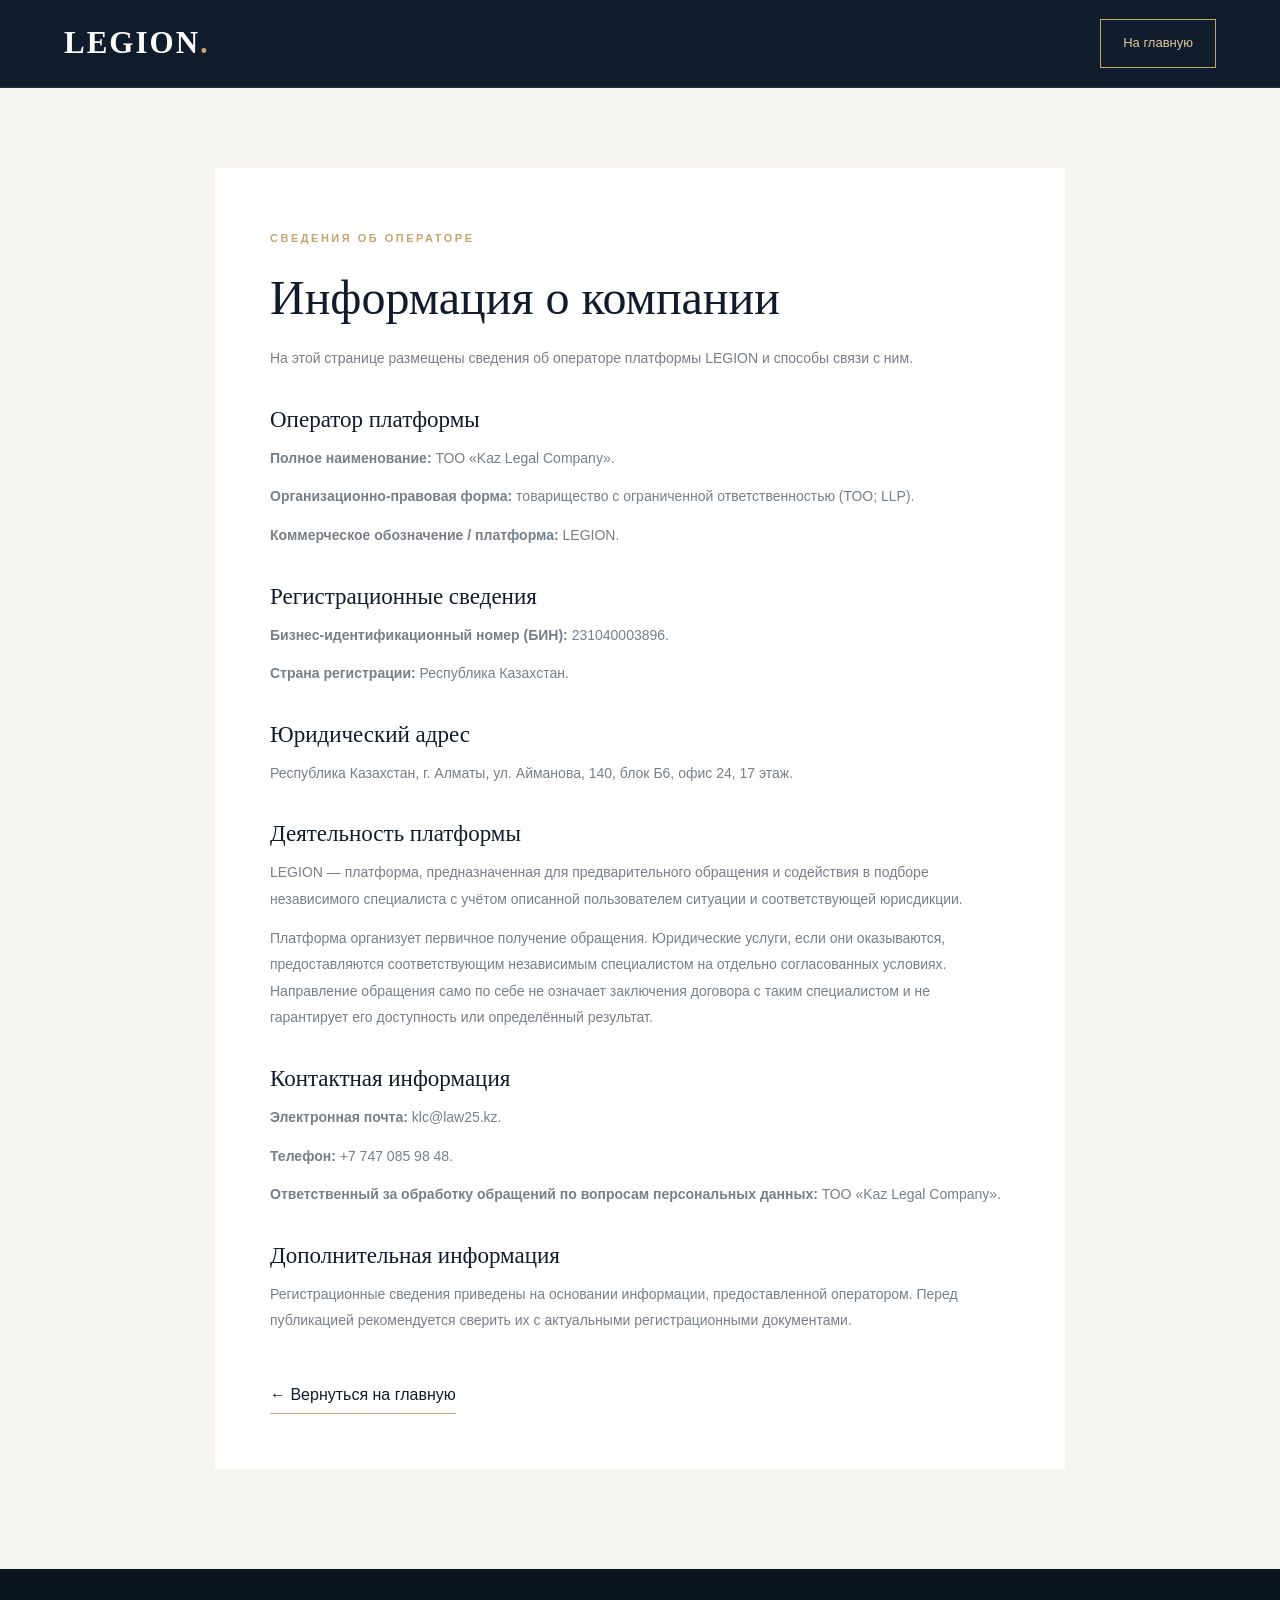
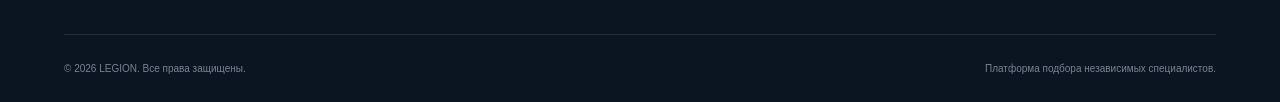
==== commit 33fb6d21: "Add files via upload" ====
--- a/company.html
+++ b/company.html
@@ -66,13 +66,5 @@
     </div>
 </footer>
 
-<div id="cookieBanner" class="cookie-banner" role="dialog" aria-label="Настройки конфиденциальности" hidden>
-  <h2>Настройки конфиденциальности</h2>
-  <p>С вашего разрешения мы используем Meta Pixel для анализа посещений и эффективности рекламы. Вы можете отказаться — сайт продолжит работать. Подробнее: <a href="privacy.html">Политика конфиденциальности</a>.</p>
-  <div class="cookie-actions"><button type="button" id="cookieAccept">Принять</button><button type="button" class="cookie-decline" id="cookieDecline">Отклонить</button></div>
-</div>
-<button type="button" id="cookieSettings" class="cookie-settings" hidden>Настройки cookies</button>
-<script src="js/cookie-consent.js" defer></script>
-
 </body>
 </html>
--- a/css/style.css
+++ b/css/style.css
@@ -1029,16 +1029,3 @@
         max-height: none;
     }
 }
-
-/* Cookie preferences */
-.cookie-banner{position:fixed;bottom:18px;left:18px;z-index:10020;max-width:460px;width:calc(100% - 36px);padding:22px;background:#fff;color:#1c2531;border:1px solid #d8dce1;border-radius:14px;box-shadow:0 12px 42px #0003;font:15px/1.5 Arial,sans-serif}
-.cookie-banner[hidden],.cookie-settings[hidden]{display:none!important}
-.cookie-banner h2{font:700 19px/1.3 Arial,sans-serif;margin:0 0 9px;color:#1c2531}
-.cookie-banner p{margin:0 0 14px;color:#303b4a}
-.cookie-banner a{color:#234b7a;text-decoration:underline}
-.cookie-actions{display:flex;flex-wrap:wrap;gap:9px}
-.cookie-actions button,.cookie-settings{cursor:pointer;border-radius:8px;padding:10px 14px;font:600 14px Arial,sans-serif}
-.cookie-actions button{background:#202e42;color:white;border:1px solid #202e42;flex:1}
-.cookie-actions button.cookie-decline{background:white;color:#202e42}
-.cookie-settings{position:fixed;left:16px;bottom:16px;z-index:10010;border:1px solid #b6bec7;background:#fff;color:#1c2531;box-shadow:0 3px 15px #0002}
-@media(max-width:600px){.cookie-banner{bottom:8px;left:8px;width:calc(100% - 16px);padding:16px}.cookie-settings{bottom:8px;left:8px}}
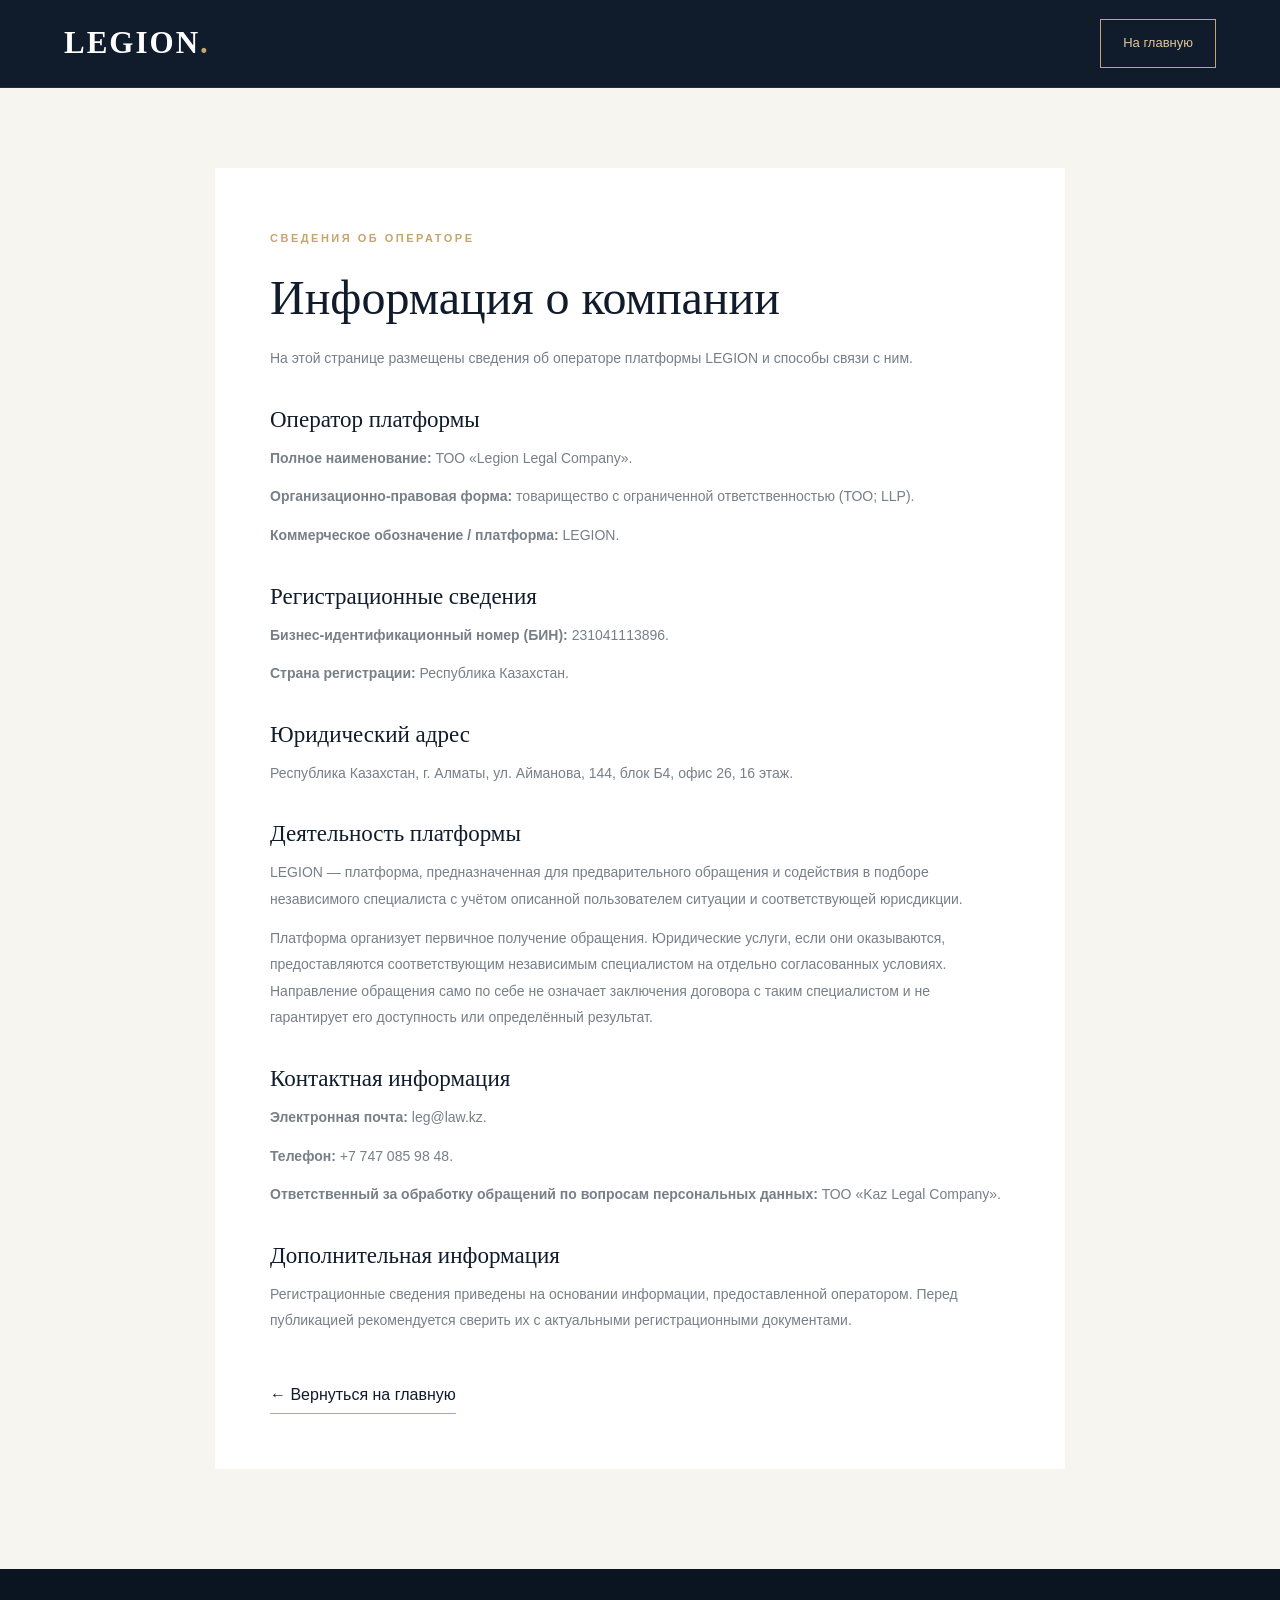
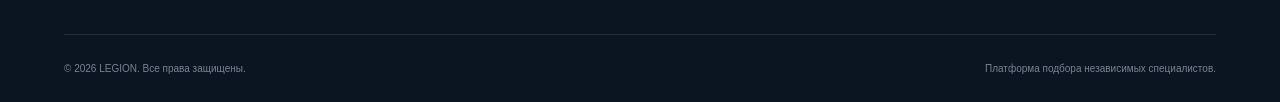
==== commit 0f6e9de7: "Add files via upload" ====
--- a/company.html
+++ b/company.html
@@ -31,23 +31,23 @@
             <p>На этой странице размещены сведения об операторе платформы LEGION и способы связи с ним.</p>
 
             <h2>Оператор платформы</h2>
-            <p><strong>Полное наименование:</strong> ТОО «Kaz Legal Company».</p>
+            <p><strong>Полное наименование:</strong> ТОО «Legion Legal Company».</p>
             <p><strong>Организационно-правовая форма:</strong> товарищество с ограниченной ответственностью (ТОО; LLP).</p>
             <p><strong>Коммерческое обозначение / платформа:</strong> LEGION.</p>
 
             <h2>Регистрационные сведения</h2>
-            <p><strong>Бизнес-идентификационный номер (БИН):</strong> 231040003896.</p>
+            <p><strong>Бизнес-идентификационный номер (БИН):</strong> 231041113896.</p>
             <p><strong>Страна регистрации:</strong> Республика Казахстан.</p>
 
             <h2>Юридический адрес</h2>
-            <p>Республика Казахстан, г. Алматы, ул. Айманова, 140, блок Б6, офис 24, 17 этаж.</p>
+            <p>Республика Казахстан, г. Алматы, ул. Айманова, 144, блок Б4, офис 26, 16 этаж.</p>
 
             <h2>Деятельность платформы</h2>
             <p>LEGION — платформа, предназначенная для предварительного обращения и содействия в подборе независимого специалиста с учётом описанной пользователем ситуации и соответствующей юрисдикции.</p>
             <p>Платформа организует первичное получение обращения. Юридические услуги, если они оказываются, предоставляются соответствующим независимым специалистом на отдельно согласованных условиях. Направление обращения само по себе не означает заключения договора с таким специалистом и не гарантирует его доступность или определённый результат.</p>
 
             <h2>Контактная информация</h2>
-            <p><strong>Электронная почта:</strong> <a href="mailto:klc@law25.kz">klc@law25.kz</a>.</p>
+            <p><strong>Электронная почта:</strong> <a href="mailto:klc@law25.kz">leg@law.kz</a>.</p>
             <p><strong>Телефон:</strong> <a href="tel:+77470859848">+7 747 085 98 48</a>.</p>
             <p><strong>Ответственный за обработку обращений по вопросам персональных данных:</strong> ТОО «Kaz Legal Company».</p>
 
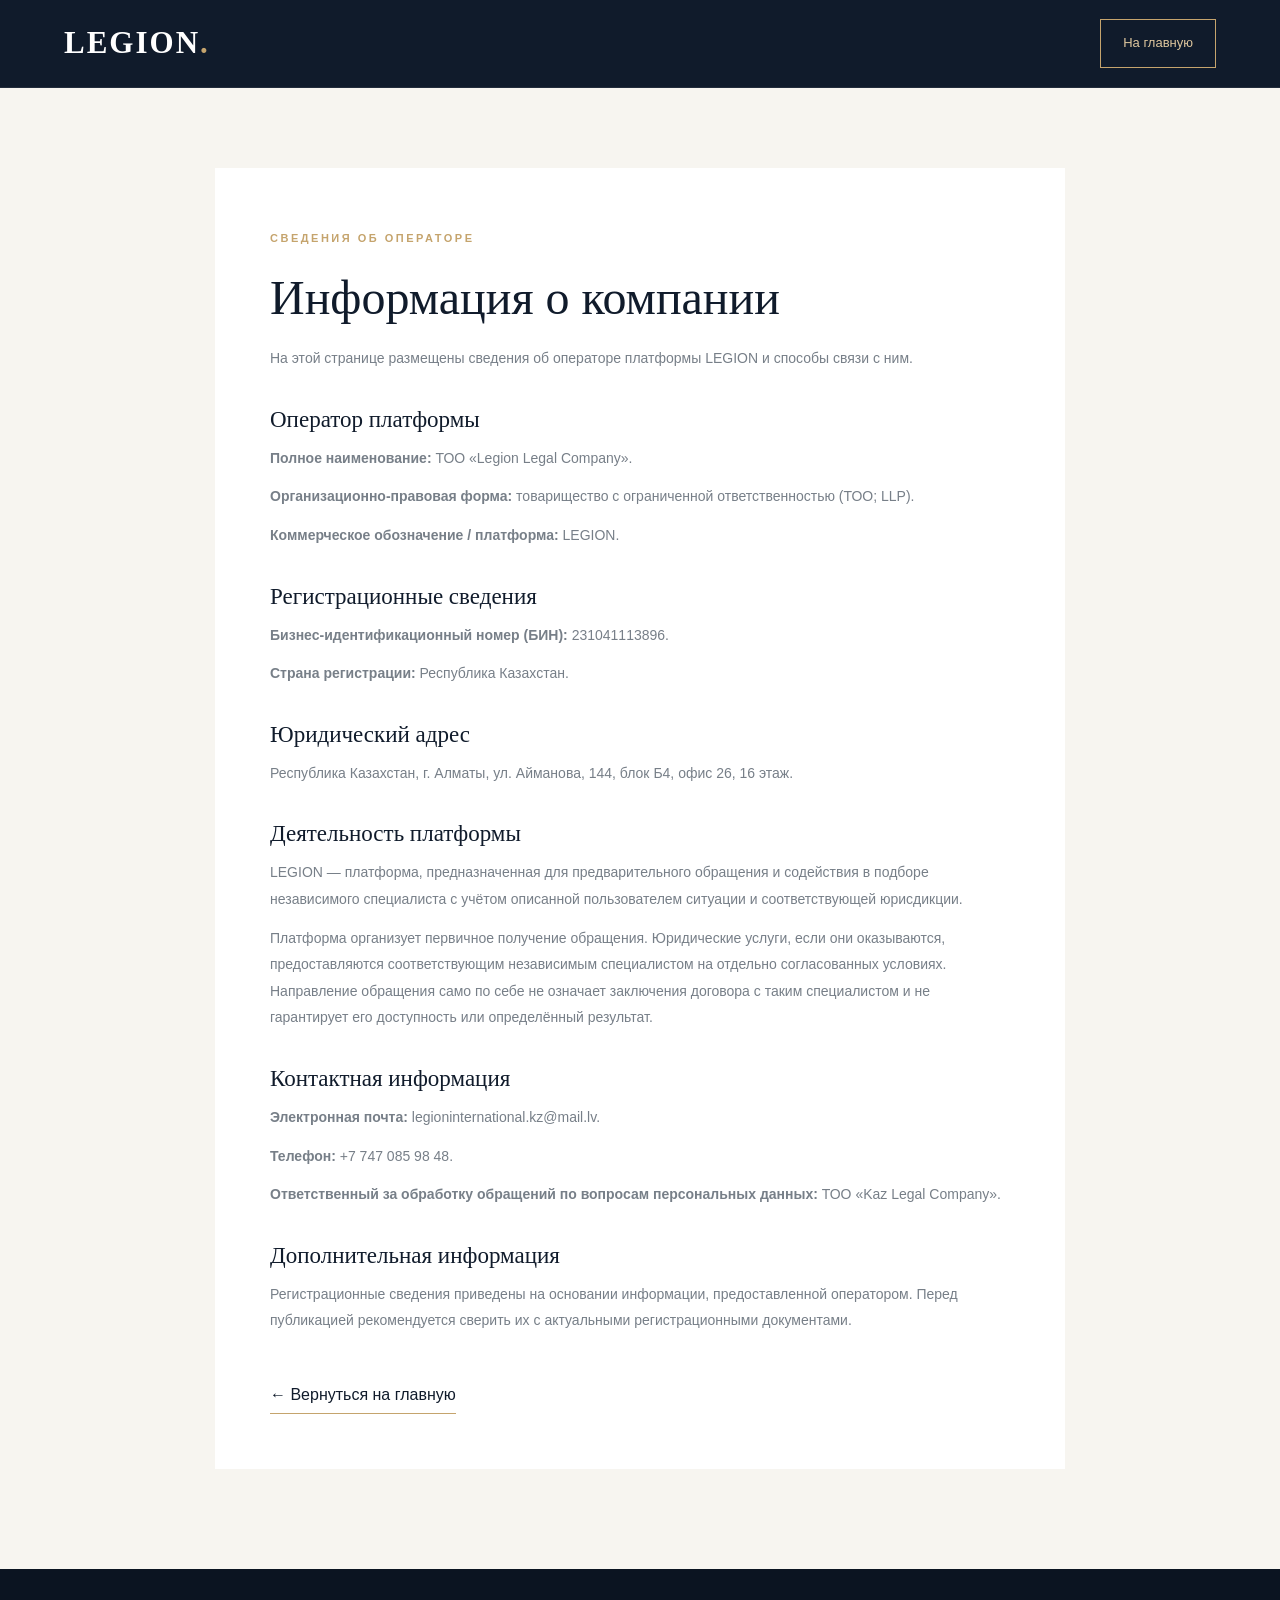
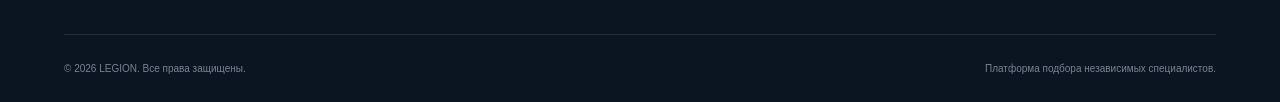
==== commit fa11e65a: "Add files via upload" ====
--- a/company.html
+++ b/company.html
@@ -47,7 +47,7 @@
             <p>Платформа организует первичное получение обращения. Юридические услуги, если они оказываются, предоставляются соответствующим независимым специалистом на отдельно согласованных условиях. Направление обращения само по себе не означает заключения договора с таким специалистом и не гарантирует его доступность или определённый результат.</p>
 
             <h2>Контактная информация</h2>
-            <p><strong>Электронная почта:</strong> <a href="mailto:klc@law25.kz">leg@law.kz</a>.</p>
+            <p><strong>Электронная почта:</strong> <a href="mailto:legioninternational.kz@mail.lv">legioninternational.kz@mail.lv</a>.</p>
             <p><strong>Телефон:</strong> <a href="tel:+77470859848">+7 747 085 98 48</a>.</p>
             <p><strong>Ответственный за обработку обращений по вопросам персональных данных:</strong> ТОО «Kaz Legal Company».</p>
 
--- a/css/style.css
+++ b/css/style.css
@@ -1029,3 +1029,286 @@
         max-height: none;
     }
 }
+
+/* LEGION specialist portrait and attribution */
+.intro-visual {
+    margin: 0;
+    overflow: visible;
+}
+.intro-caption {
+    padding: 20px 2px 0;
+    text-align: center;
+}
+.intro-caption-name {
+    display: block;
+    font-family: "Playfair Display", Georgia, serif;
+    font-size: clamp(18px, 1.7vw, 23px);
+    line-height: 1.35;
+    color: var(--navy);
+}
+.intro-caption-role {
+    display: block;
+    max-width: 420px;
+    margin: 8px auto 0;
+    color: var(--muted);
+    font-size: 13px;
+    line-height: 1.6;
+}
+
+
+/* Updated services section */
+.services-heading {
+    max-width: 860px;
+}
+
+.services-grid--cases {
+    display: grid;
+    grid-template-columns: repeat(2, minmax(0, 1fr));
+    gap: 26px;
+}
+
+.service-card--case {
+    min-height: 100%;
+    padding: 0;
+    border: 1px solid #e6e0d7;
+    border-radius: 22px;
+    overflow: hidden;
+    background: linear-gradient(180deg, #ffffff 0%, #fcfaf6 100%);
+    box-shadow: 0 12px 34px rgba(16, 27, 43, 0.06);
+}
+
+.service-card--case:hover {
+    transform: translateY(-6px);
+    border-color: rgba(197, 164, 109, 0.65);
+    box-shadow: 0 18px 42px rgba(16, 27, 43, 0.10);
+}
+
+.service-card--case .service-media {
+    aspect-ratio: 16 / 7;
+    overflow: hidden;
+    background: #eef1f5;
+}
+
+.service-card--case .service-media img {
+    width: 100%;
+    height: 100%;
+    object-fit: cover;
+    display: block;
+}
+
+.service-card--case .service-body {
+    padding: 28px 28px 30px;
+}
+
+.service-card--case .service-number {
+    display: inline-block;
+    margin-bottom: 16px;
+    color: var(--gold);
+    font-size: 13px;
+    font-weight: 700;
+    letter-spacing: 1.8px;
+}
+
+.service-card--case h3 {
+    margin-top: 0;
+    font-size: clamp(27px, 2.2vw, 38px);
+    line-height: 1.12;
+}
+
+.service-card--case p {
+    margin-top: 16px;
+    font-size: 14px;
+    line-height: 1.8;
+}
+
+.service-card--case .service-link {
+    display: inline-flex;
+    align-items: center;
+    justify-content: center;
+    gap: 8px;
+    min-height: 48px;
+    margin-top: 22px;
+    padding: 0 24px;
+    border-radius: 999px;
+    background: var(--navy);
+    color: #fff;
+    font-size: 14px;
+    font-weight: 600;
+    transition: background 0.3s ease, transform 0.3s ease;
+}
+
+.service-card--case .service-link:hover {
+    background: #223856;
+    transform: translateY(-1px);
+}
+
+@media (max-width: 1024px) {
+    .services-grid--cases {
+        grid-template-columns: 1fr;
+    }
+}
+
+@media (max-width: 640px) {
+    .service-card--case {
+        border-radius: 18px;
+    }
+
+    .service-card--case .service-body {
+        padding: 22px 20px 24px;
+    }
+
+    .service-card--case h3 {
+        font-size: 30px;
+    }
+
+    .service-card--case .service-link {
+        width: 100%;
+    }
+}
+
+/* Six service blocks: fit within viewport without sideways scrolling */
+.services-grid--cases {
+    grid-template-columns: repeat(3, minmax(0, 1fr));
+    gap: 20px;
+    width: 100%;
+    min-width: 0;
+}
+
+.service-card--case {
+    min-width: 0;
+}
+
+.service-card--case .service-body {
+    padding: 22px 22px 26px;
+}
+
+.service-card--case h3 {
+    font-size: clamp(23px, 1.9vw, 28px);
+    overflow-wrap: anywhere;
+}
+
+.service-card--case p {
+    overflow-wrap: anywhere;
+}
+
+.service-card--case .service-link {
+    max-width: 100%;
+    white-space: normal;
+    text-align: center;
+}
+
+@media (max-width: 1050px) {
+    .services-grid--cases {
+        grid-template-columns: repeat(2, minmax(0, 1fr));
+    }
+}
+
+@media (max-width: 700px) {
+    .services-grid--cases {
+        grid-template-columns: minmax(0, 1fr);
+        gap: 18px;
+    }
+
+    .service-card--case {
+        padding: 0;
+    }
+
+    .service-card--case .service-media {
+        aspect-ratio: 16 / 8;
+    }
+
+    .service-card--case .service-body {
+        padding: 20px;
+    }
+
+    .service-card--case h3 {
+        font-size: clamp(23px, 6vw, 30px);
+    }
+}
+
+
+/* Compact services: strictly constrained within the page width */
+html, body { max-width: 100%; overflow-x: clip; }
+.services, .services > .container { min-width: 0; max-width: 100%; }
+.services-grid--cases {
+    display: grid;
+    grid-template-columns: repeat(3, minmax(0, 1fr));
+    gap: 16px;
+    max-width: 100%;
+    width: 100%;
+    min-width: 0;
+}
+.service-card--case {
+    display: flex;
+    flex-direction: column;
+    width: 100%;
+    min-width: 0;
+    max-width: 100%;
+    min-height: 0;
+    padding: 0;
+    border-radius: 12px;
+    overflow: hidden;
+}
+.service-card--case .service-media {
+    flex: 0 0 auto;
+    width: 100%;
+    height: 130px;
+    aspect-ratio: auto;
+    overflow: hidden;
+}
+.service-card--case .service-media img {
+    display: block;
+    width: 100%;
+    max-width: 100%;
+    height: 100%;
+    object-fit: cover;
+}
+.service-card--case .service-body {
+    display: flex;
+    flex: 1;
+    min-width: 0;
+    flex-direction: column;
+    align-items: flex-start;
+    padding: 16px 17px 18px;
+}
+.service-card--case .service-number {
+    margin: 0 0 8px;
+    font-size: 11px;
+}
+.service-card--case h3 {
+    margin: 0;
+    font-size: clamp(18px, 1.55vw, 23px);
+    line-height: 1.17;
+    overflow-wrap: anywhere;
+}
+.service-card--case p {
+    margin-top: 11px;
+    font-size: 12px;
+    line-height: 1.55;
+    overflow-wrap: anywhere;
+}
+.service-card--case .service-link {
+    box-sizing: border-box;
+    min-height: 36px;
+    max-width: 100%;
+    margin-top: auto;
+    padding: 9px 15px;
+    font-size: 11px;
+    line-height: 1.35;
+    border-radius: 30px;
+    white-space: normal;
+    text-align: center;
+}
+.service-card--case .service-body > p + .service-link { margin-top: 18px; }
+@media (max-width: 950px) {
+    .services-grid--cases { grid-template-columns: repeat(2, minmax(0, 1fr)); }
+    .service-card--case .service-media { height: 145px; }
+    .service-card--case h3 { font-size: clamp(20px, 2.4vw, 23px); }
+}
+@media (max-width: 600px) {
+    .services-grid--cases { grid-template-columns: minmax(0, 1fr); gap: 14px; }
+    .service-card--case .service-media { height: 165px; }
+    .service-card--case .service-body { padding: 16px; }
+    .service-card--case h3 { font-size: 23px; }
+    .service-card--case .service-link { width: auto; font-size: 12px; }
+}
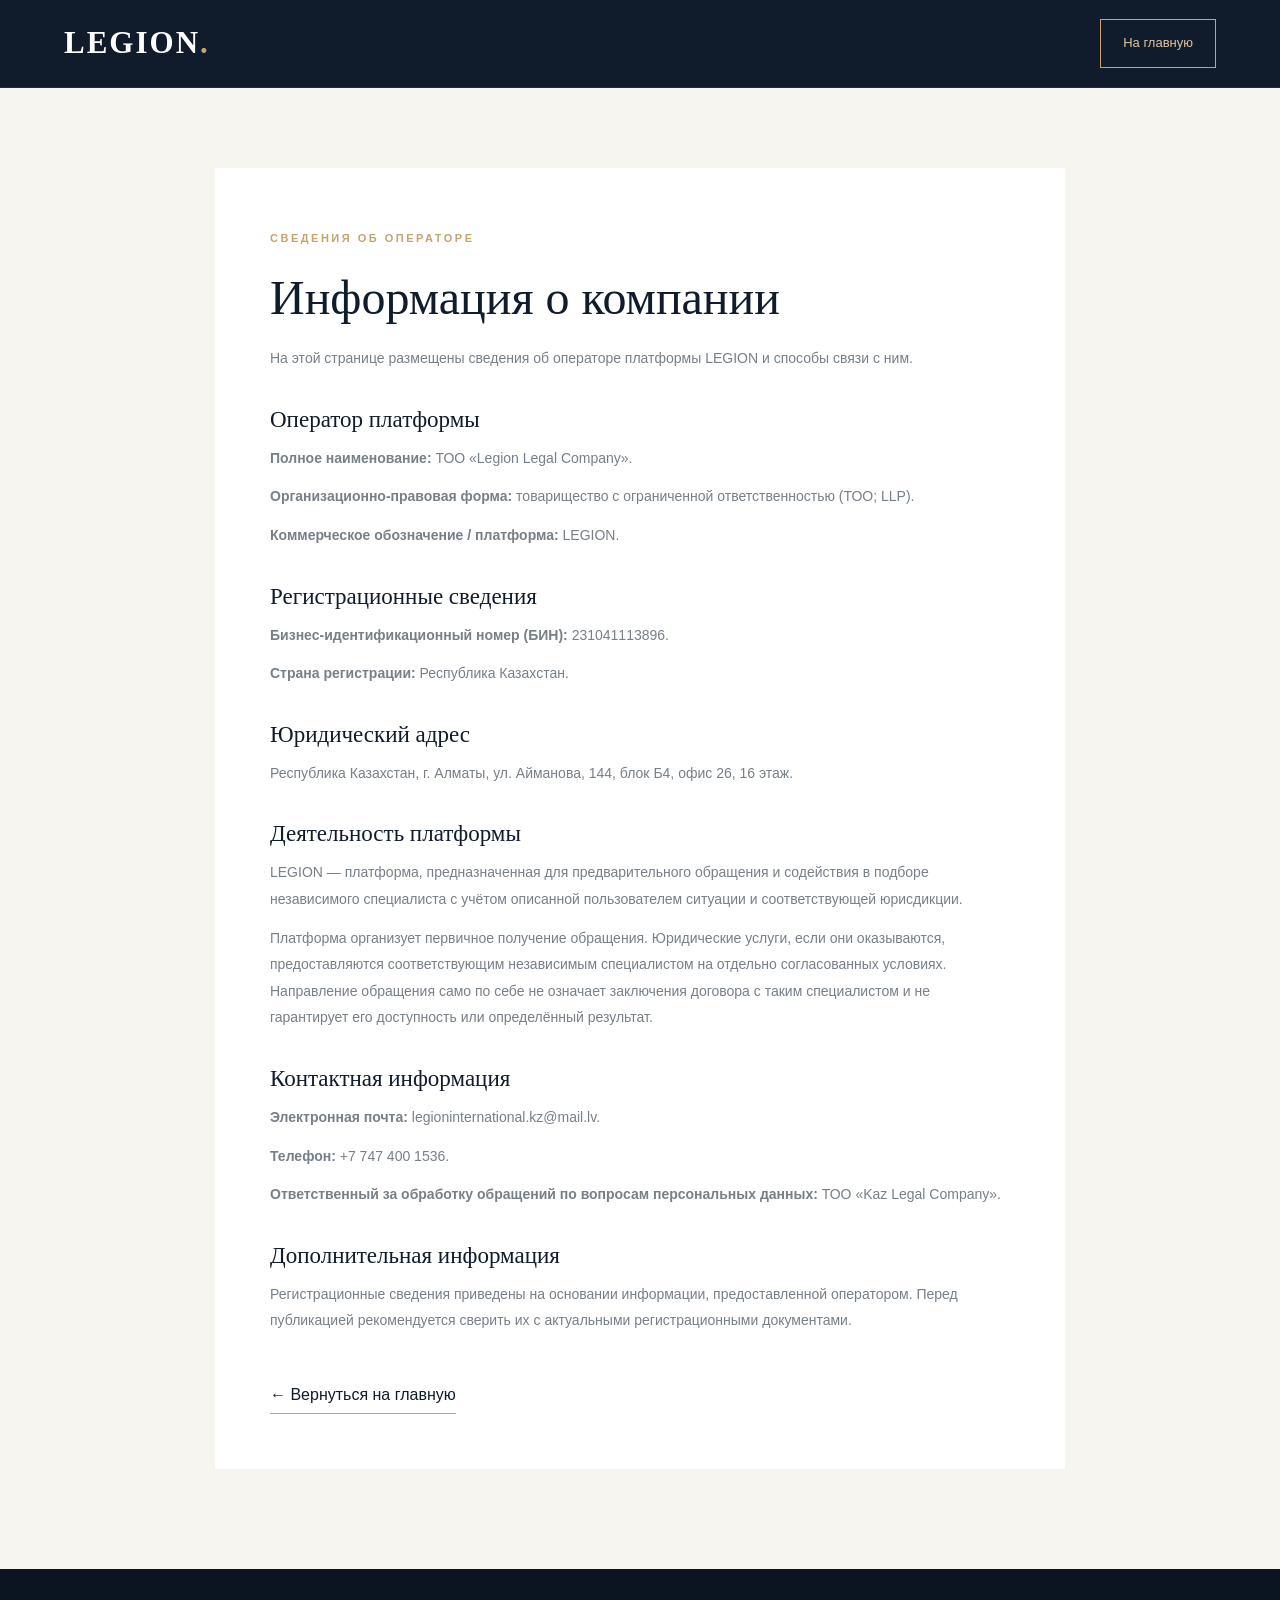
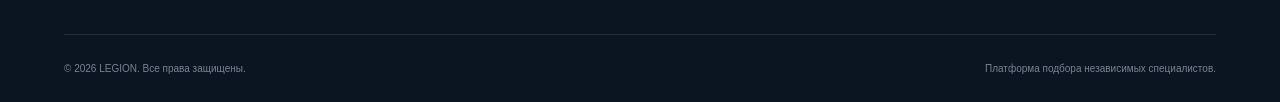
==== commit 3f763fd2: "Add files via upload" ====
--- a/company.html
+++ b/company.html
@@ -48,7 +48,7 @@
 
             <h2>Контактная информация</h2>
             <p><strong>Электронная почта:</strong> <a href="mailto:legioninternational.kz@mail.lv">legioninternational.kz@mail.lv</a>.</p>
-            <p><strong>Телефон:</strong> <a href="tel:+77470859848">+7 747 085 98 48</a>.</p>
+            <p><strong>Телефон:</strong> <a href="tel:+77474001536">+7 747 400 1536</a>.</p>
             <p><strong>Ответственный за обработку обращений по вопросам персональных данных:</strong> ТОО «Kaz Legal Company».</p>
 
             <h2>Дополнительная информация</h2>
